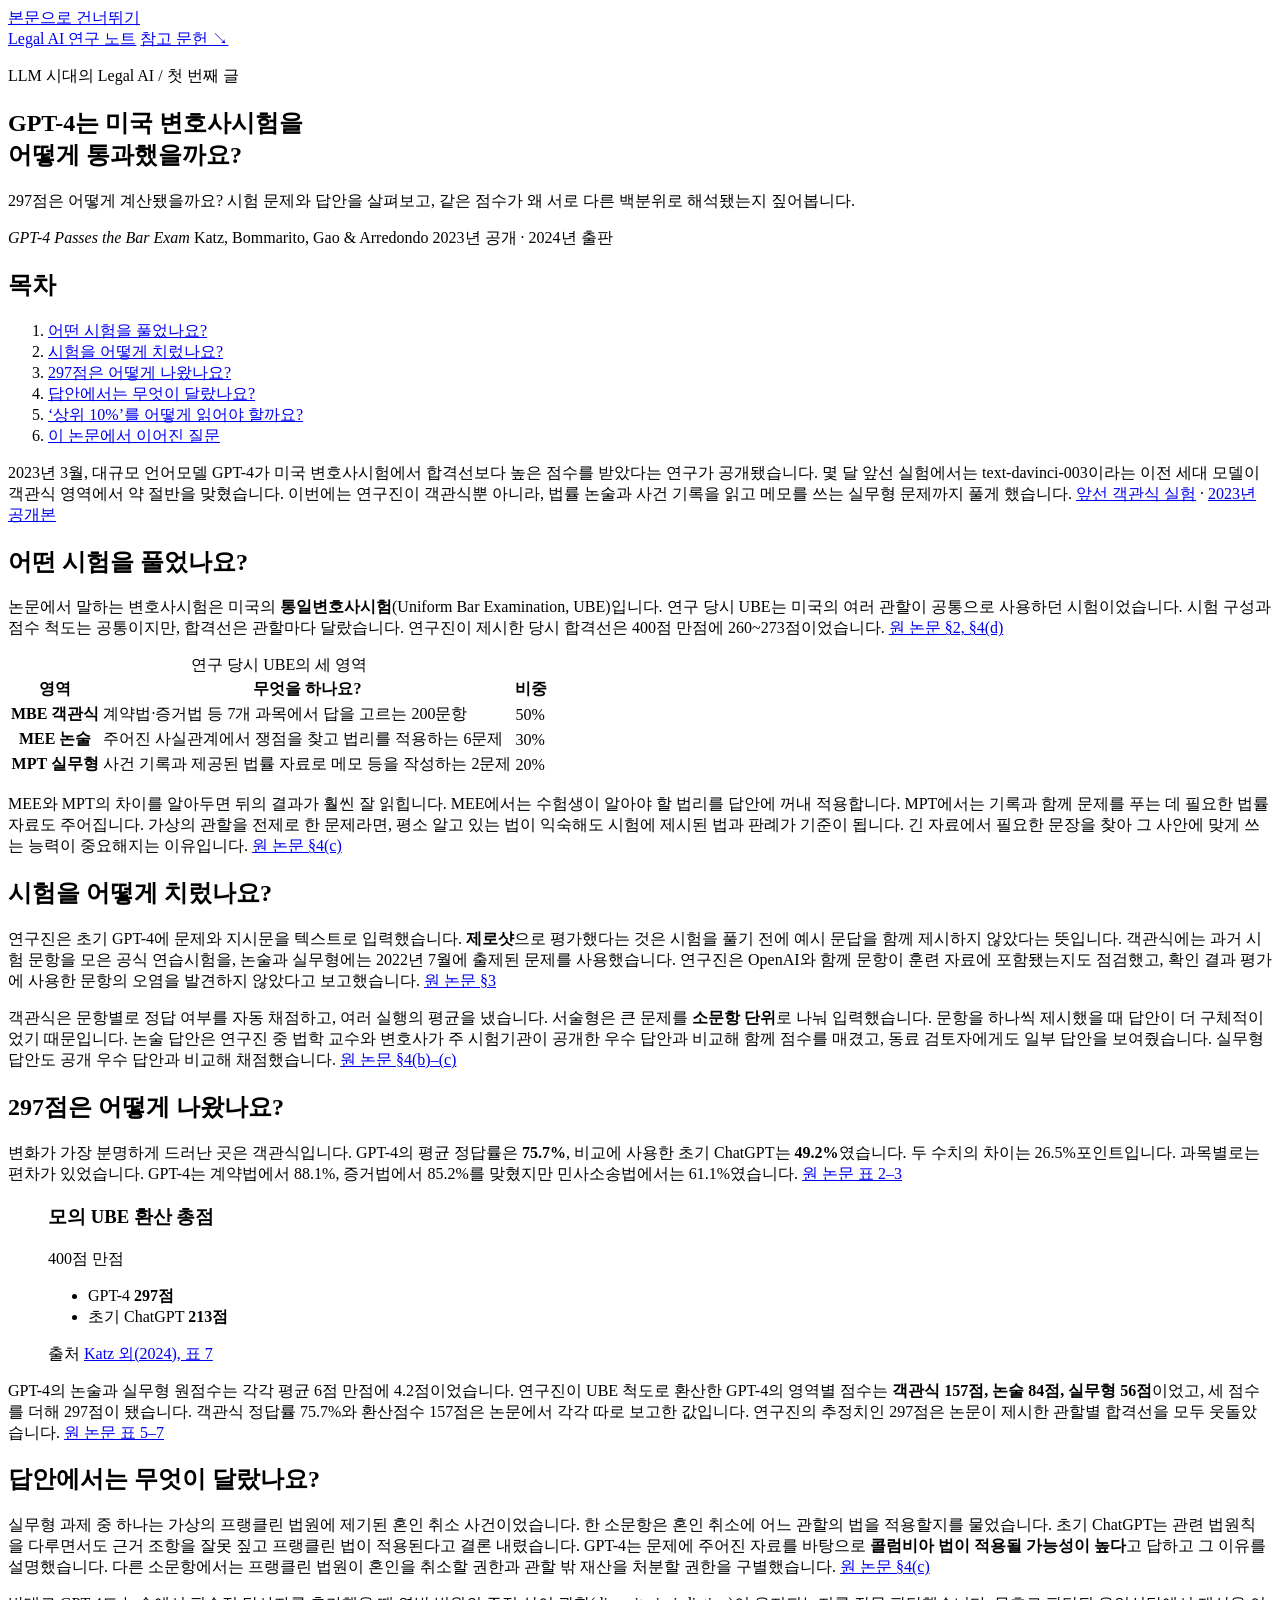
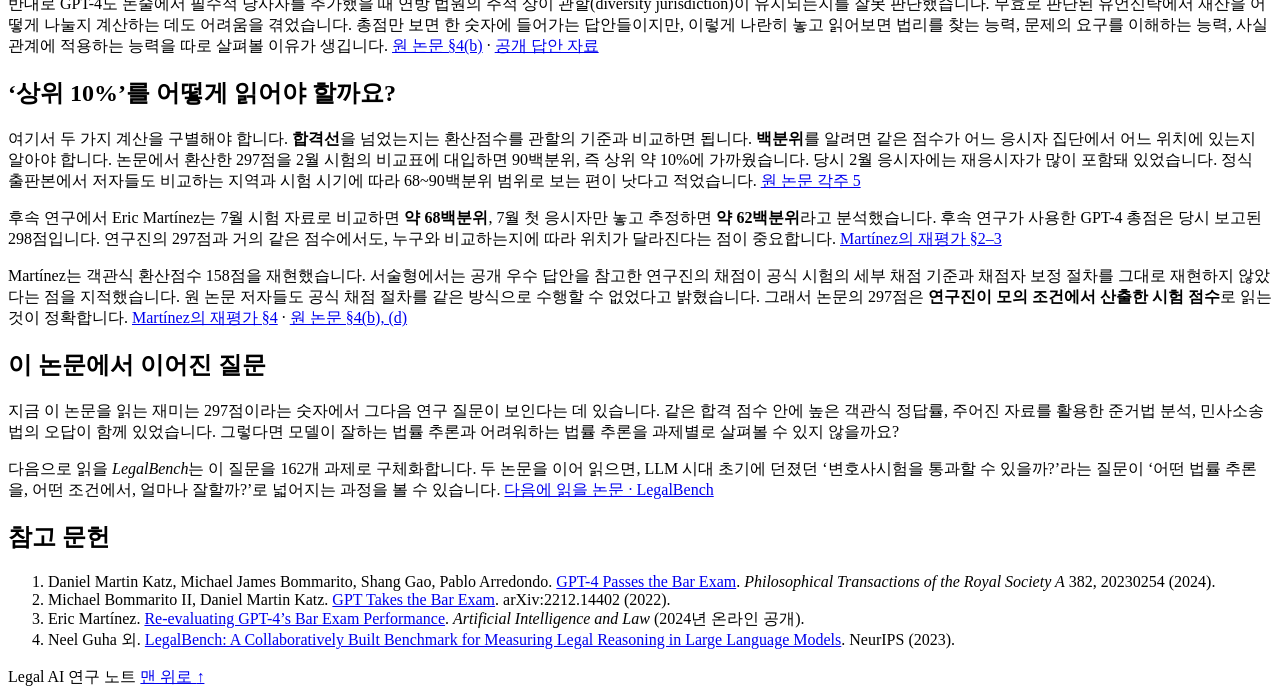
==== index.html @ 79242c8e "Add the first Legal AI research note" ====
<!doctype html>
<html lang="ko">
  <head>
    <meta charset="utf-8">
    <meta name="viewport" content="width=device-width, initial-scale=1">
    <meta name="description" content="GPT-4가 미국 통일변호사시험에서 받은 297점은 어떻게 계산됐을까요? 시험 구성, 답안 사례, 상위 10% 주장에 대한 재평가를 함께 읽습니다.">
    <meta name="theme-color" content="#f8f6f1">
    <title>GPT-4는 미국 변호사시험을 어떻게 통과했을까요? | Legal AI 연구 노트</title>
    <link rel="stylesheet" href="./styles.css">
  </head>
  <body id="top">
    <a class="skip-link" href="#article">본문으로 건너뛰기</a>
    <header class="site-header">
      <div class="shell header-inner">
        <a class="site-name" href="./" aria-label="Legal AI 연구 노트 홈">Legal AI <span>연구 노트</span></a>
        <a class="header-link" href="#references">참고 문헌 <span aria-hidden="true">↘</span></a>
      </div>
    </header>

    <main>
      <article id="article" aria-labelledby="article-title" tabindex="-1">
        <header class="article-header shell">
          <p class="series">LLM 시대의 Legal AI <span aria-hidden="true">/</span> 첫 번째 글</p>
          <h1 id="article-title">GPT-4는 미국 변호사시험을<br class="desktop-break"> 어떻게 통과했을까요?</h1>
          <p class="dek">297점은 어떻게 계산됐을까요? 시험 문제와 답안을 살펴보고, 같은 점수가 왜 서로 다른 백분위로 해석됐는지 짚어봅니다.</p>
          <div class="paper-meta">
            <cite lang="en">GPT-4 Passes the Bar Exam</cite>
            <span>Katz, Bommarito, Gao &amp; Arredondo</span>
            <span>2023년 공개 · 2024년 출판</span>
          </div>
        </header>

        <div class="shell article-layout">
          <nav class="toc" aria-labelledby="toc-title">
            <h2 id="toc-title">목차</h2>
            <ol>
              <li><a href="#exam">어떤 시험을 풀었나요?</a></li>
              <li><a href="#method">시험을 어떻게 치렀나요?</a></li>
              <li><a href="#results">297점은 어떻게 나왔나요?</a></li>
              <li><a href="#example">답안에서는 무엇이 달랐나요?</a></li>
              <li><a href="#percentile">‘상위 10%’를 어떻게 읽어야 할까요?</a></li>
              <li><a href="#legacy">이 논문에서 이어진 질문</a></li>
            </ol>
          </nav>

          <div class="article-body">
            <p class="opening">2023년 3월, 대규모 언어모델 GPT-4가 미국 변호사시험에서 합격선보다 높은 점수를 받았다는 연구가 공개됐습니다. 몇 달 앞선 실험에서는 <span lang="en">text-davinci-003</span>이라는 이전 세대 모델이 객관식 영역에서 약 절반을 맞혔습니다. 이번에는 연구진이 객관식뿐 아니라, 법률 논술과 사건 기록을 읽고 메모를 쓰는 실무형 문제까지 풀게 했습니다. <a class="source" href="https://arxiv.org/abs/2212.14402">앞선 객관식 실험</a> · <a class="source" href="https://papers.ssrn.com/sol3/papers.cfm?abstract_id=4389233">2023년 공개본</a></p>

            <section id="exam">
              <h2>어떤 시험을 풀었나요?</h2>
              <p>논문에서 말하는 변호사시험은 미국의 <strong>통일변호사시험</strong>(Uniform Bar Examination, UBE)입니다. 연구 당시 UBE는 미국의 여러 관할이 공통으로 사용하던 시험이었습니다. 시험 구성과 점수 척도는 공통이지만, 합격선은 관할마다 달랐습니다. 연구진이 제시한 당시 합격선은 400점 만점에 260~273점이었습니다. <a class="source" href="https://pmc.ncbi.nlm.nih.gov/articles/PMC10894685/#sec2">원 논문 §2, §4(d)</a></p>

              <table class="exam-table">
                <caption>연구 당시 UBE의 세 영역</caption>
                <thead>
                  <tr><th scope="col">영역</th><th scope="col">무엇을 하나요?</th><th scope="col">비중</th></tr>
                </thead>
                <tbody>
                  <tr><th scope="row">MBE <span>객관식</span></th><td>계약법·증거법 등 7개 과목에서 답을 고르는 200문항</td><td>50%</td></tr>
                  <tr><th scope="row">MEE <span>논술</span></th><td>주어진 사실관계에서 쟁점을 찾고 법리를 적용하는 6문제</td><td>30%</td></tr>
                  <tr><th scope="row">MPT <span>실무형</span></th><td>사건 기록과 제공된 법률 자료로 메모 등을 작성하는 2문제</td><td>20%</td></tr>
                </tbody>
              </table>

              <p>MEE와 MPT의 차이를 알아두면 뒤의 결과가 훨씬 잘 읽힙니다. MEE에서는 수험생이 알아야 할 법리를 답안에 꺼내 적용합니다. MPT에서는 기록과 함께 문제를 푸는 데 필요한 법률 자료도 주어집니다. 가상의 관할을 전제로 한 문제라면, 평소 알고 있는 법이 익숙해도 시험에 제시된 법과 판례가 기준이 됩니다. 긴 자료에서 필요한 문장을 찾아 그 사안에 맞게 쓰는 능력이 중요해지는 이유입니다. <a class="source" href="https://pmc.ncbi.nlm.nih.gov/articles/PMC10894685/#sec4">원 논문 §4(c)</a></p>
            </section>

            <section id="method">
              <h2>시험을 어떻게 치렀나요?</h2>
              <p>연구진은 초기 GPT-4에 문제와 지시문을 텍스트로 입력했습니다. <strong>제로샷</strong>으로 평가했다는 것은 시험을 풀기 전에 예시 문답을 함께 제시하지 않았다는 뜻입니다. 객관식에는 과거 시험 문항을 모은 공식 연습시험을, 논술과 실무형에는 2022년 7월에 출제된 문제를 사용했습니다. 연구진은 OpenAI와 함께 문항이 훈련 자료에 포함됐는지도 점검했고, 확인 결과 평가에 사용한 문항의 오염을 발견하지 않았다고 보고했습니다. <a class="source" href="https://pmc.ncbi.nlm.nih.gov/articles/PMC10894685/#sec3">원 논문 §3</a></p>
              <p>객관식은 문항별로 정답 여부를 자동 채점하고, 여러 실행의 평균을 냈습니다. 서술형은 큰 문제를 <strong>소문항 단위</strong>로 나눠 입력했습니다. 문항을 하나씩 제시했을 때 답안이 더 구체적이었기 때문입니다. 논술 답안은 연구진 중 법학 교수와 변호사가 주 시험기관이 공개한 우수 답안과 비교해 함께 점수를 매겼고, 동료 검토자에게도 일부 답안을 보여줬습니다. 실무형 답안도 공개 우수 답안과 비교해 채점했습니다. <a class="source" href="https://pmc.ncbi.nlm.nih.gov/articles/PMC10894685/#sec4">원 논문 §4(b)–(c)</a></p>
            </section>

            <section id="results">
              <h2>297점은 어떻게 나왔나요?</h2>
              <p>변화가 가장 분명하게 드러난 곳은 객관식입니다. GPT-4의 평균 정답률은 <strong>75.7%</strong>, 비교에 사용한 초기 ChatGPT는 <strong>49.2%</strong>였습니다. 두 수치의 차이는 26.5%포인트입니다. 과목별로는 편차가 있었습니다. GPT-4는 계약법에서 88.1%, 증거법에서 85.2%를 맞혔지만 민사소송법에서는 61.1%였습니다. <a class="source" href="https://pmc.ncbi.nlm.nih.gov/articles/PMC10894685/#tbl2">원 논문 표 2–3</a></p>

              <figure class="score-figure">
                <div class="score-heading">
                  <h3>모의 UBE 환산 총점</h3>
                  <span>400점 만점</span>
                </div>
                <ul class="score-bars" role="list">
                  <li class="score-row">
                    <span>GPT-4</span>
                    <span class="bar-track" aria-hidden="true"><span class="bar-fill gpt-4"></span></span>
                    <strong>297<span class="unit">점</span></strong>
                  </li>
                  <li class="score-row">
                    <span>초기 ChatGPT</span>
                    <span class="bar-track" aria-hidden="true"><span class="bar-fill early-chatgpt"></span></span>
                    <strong>213<span class="unit">점</span></strong>
                  </li>
                </ul>
                <figcaption>출처 <a href="https://pmc.ncbi.nlm.nih.gov/articles/PMC10894685/#tbl7">Katz 외(2024), 표 7</a></figcaption>
              </figure>

              <p>GPT-4의 논술과 실무형 원점수는 각각 평균 6점 만점에 4.2점이었습니다. 연구진이 UBE 척도로 환산한 GPT-4의 영역별 점수는 <strong>객관식 157점, 논술 84점, 실무형 56점</strong>이었고, 세 점수를 더해 297점이 됐습니다. 객관식 정답률 75.7%와 환산점수 157점은 논문에서 각각 따로 보고한 값입니다. 연구진의 추정치인 297점은 논문이 제시한 관할별 합격선을 모두 웃돌았습니다. <a class="source" href="https://pmc.ncbi.nlm.nih.gov/articles/PMC10894685/#tbl7">원 논문 표 5–7</a></p>
            </section>

            <section id="example">
              <h2>답안에서는 무엇이 달랐나요?</h2>
              <p>실무형 과제 중 하나는 가상의 프랭클린 법원에 제기된 혼인 취소 사건이었습니다. 한 소문항은 혼인 취소에 어느 관할의 법을 적용할지를 물었습니다. 초기 ChatGPT는 관련 법원칙을 다루면서도 근거 조항을 잘못 짚고 프랭클린 법이 적용된다고 결론 내렸습니다. GPT-4는 문제에 주어진 자료를 바탕으로 <strong>콜럼비아 법이 적용될 가능성이 높다</strong>고 답하고 그 이유를 설명했습니다. 다른 소문항에서는 프랭클린 법원이 혼인을 취소할 권한과 관할 밖 재산을 처분할 권한을 구별했습니다. <a class="source" href="https://pmc.ncbi.nlm.nih.gov/articles/PMC10894685/#sec4">원 논문 §4(c)</a></p>
              <p>반대로 GPT-4도 논술에서 필수적 당사자를 추가했을 때 연방 법원의 주적 상이 관할(diversity jurisdiction)이 유지되는지를 잘못 판단했습니다. 무효로 판단된 유언신탁에서 재산을 어떻게 나눌지 계산하는 데도 어려움을 겪었습니다. 총점만 보면 한 숫자에 들어가는 답안들이지만, 이렇게 나란히 놓고 읽어보면 법리를 찾는 능력, 문제의 요구를 이해하는 능력, 사실관계에 적용하는 능력을 따로 살펴볼 이유가 생깁니다. <a class="source" href="https://pmc.ncbi.nlm.nih.gov/articles/PMC10894685/#sec4">원 논문 §4(b)</a> · <a class="source" href="https://github.com/mjbommar/gpt4-passes-the-bar">공개 답안 자료</a></p>
            </section>

            <section id="percentile">
              <h2>‘상위 10%’를 어떻게 읽어야 할까요?</h2>
              <p>여기서 두 가지 계산을 구별해야 합니다. <strong>합격선</strong>을 넘었는지는 환산점수를 관할의 기준과 비교하면 됩니다. <strong>백분위</strong>를 알려면 같은 점수가 어느 응시자 집단에서 어느 위치에 있는지 알아야 합니다. 논문에서 환산한 297점을 2월 시험의 비교표에 대입하면 90백분위, 즉 상위 약 10%에 가까웠습니다. 당시 2월 응시자에는 재응시자가 많이 포함돼 있었습니다. 정식 출판본에서 저자들도 비교하는 지역과 시험 시기에 따라 68~90백분위 범위로 보는 편이 낫다고 적었습니다. <a class="source" href="https://pmc.ncbi.nlm.nih.gov/articles/PMC10894685/#fn5">원 논문 각주 5</a></p>
              <p>후속 연구에서 Eric Martínez는 7월 시험 자료로 비교하면 <strong>약 68백분위</strong>, 7월 첫 응시자만 놓고 추정하면 <strong>약 62백분위</strong>라고 분석했습니다. 후속 연구가 사용한 GPT-4 총점은 당시 보고된 298점입니다. 연구진의 297점과 거의 같은 점수에서도, 누구와 비교하는지에 따라 위치가 달라진다는 점이 중요합니다. <a class="source" href="https://link.springer.com/article/10.1007/s10506-024-09396-9">Martínez의 재평가 §2–3</a></p>
              <p>Martínez는 객관식 환산점수 158점을 재현했습니다. 서술형에서는 공개 우수 답안을 참고한 연구진의 채점이 공식 시험의 세부 채점 기준과 채점자 보정 절차를 그대로 재현하지 않았다는 점을 지적했습니다. 원 논문 저자들도 공식 채점 절차를 같은 방식으로 수행할 수 없었다고 밝혔습니다. 그래서 논문의 297점은 <strong>연구진이 모의 조건에서 산출한 시험 점수</strong>로 읽는 것이 정확합니다. <a class="source" href="https://link.springer.com/article/10.1007/s10506-024-09396-9">Martínez의 재평가 §4</a> · <a class="source" href="https://pmc.ncbi.nlm.nih.gov/articles/PMC10894685/#sec4">원 논문 §4(b), (d)</a></p>
            </section>

            <section id="legacy">
              <h2>이 논문에서 이어진 질문</h2>
              <p>지금 이 논문을 읽는 재미는 297점이라는 숫자에서 그다음 연구 질문이 보인다는 데 있습니다. 같은 합격 점수 안에 높은 객관식 정답률, 주어진 자료를 활용한 준거법 분석, 민사소송법의 오답이 함께 있었습니다. 그렇다면 모델이 잘하는 법률 추론과 어려워하는 법률 추론을 과제별로 살펴볼 수 있지 않을까요?</p>
              <p>다음으로 읽을 <cite lang="en">LegalBench</cite>는 이 질문을 162개 과제로 구체화합니다. 두 논문을 이어 읽으면, LLM 시대 초기에 던졌던 ‘변호사시험을 통과할 수 있을까?’라는 질문이 ‘어떤 법률 추론을, 어떤 조건에서, 얼마나 잘할까?’로 넓어지는 과정을 볼 수 있습니다. <a class="source" href="https://arxiv.org/abs/2308.11462">다음에 읽을 논문 · LegalBench</a></p>
            </section>

            <section class="references" id="references">
              <h2>참고 문헌</h2>
              <ol>
                <li>Daniel Martin Katz, Michael James Bommarito, Shang Gao, Pablo Arredondo. <a href="https://doi.org/10.1098/rsta.2023.0254" lang="en">GPT-4 Passes the Bar Exam</a>. <cite lang="en">Philosophical Transactions of the Royal Society A</cite> 382, 20230254 (2024).</li>
                <li>Michael Bommarito II, Daniel Martin Katz. <a href="https://arxiv.org/abs/2212.14402" lang="en">GPT Takes the Bar Exam</a>. arXiv:2212.14402 (2022).</li>
                <li>Eric Martínez. <a href="https://doi.org/10.1007/s10506-024-09396-9" lang="en">Re-evaluating GPT-4’s Bar Exam Performance</a>. <cite lang="en">Artificial Intelligence and Law</cite> (2024년 온라인 공개).</li>
                <li>Neel Guha 외. <a href="https://arxiv.org/abs/2308.11462" lang="en">LegalBench: A Collaboratively Built Benchmark for Measuring Legal Reasoning in Large Language Models</a>. NeurIPS (2023).</li>
              </ol>
            </section>
          </div>
        </div>
      </article>
    </main>

    <footer class="site-footer shell">
      <span>Legal AI 연구 노트</span>
      <a href="#top">맨 위로 <span aria-hidden="true">↑</span></a>
    </footer>
  </body>
</html>
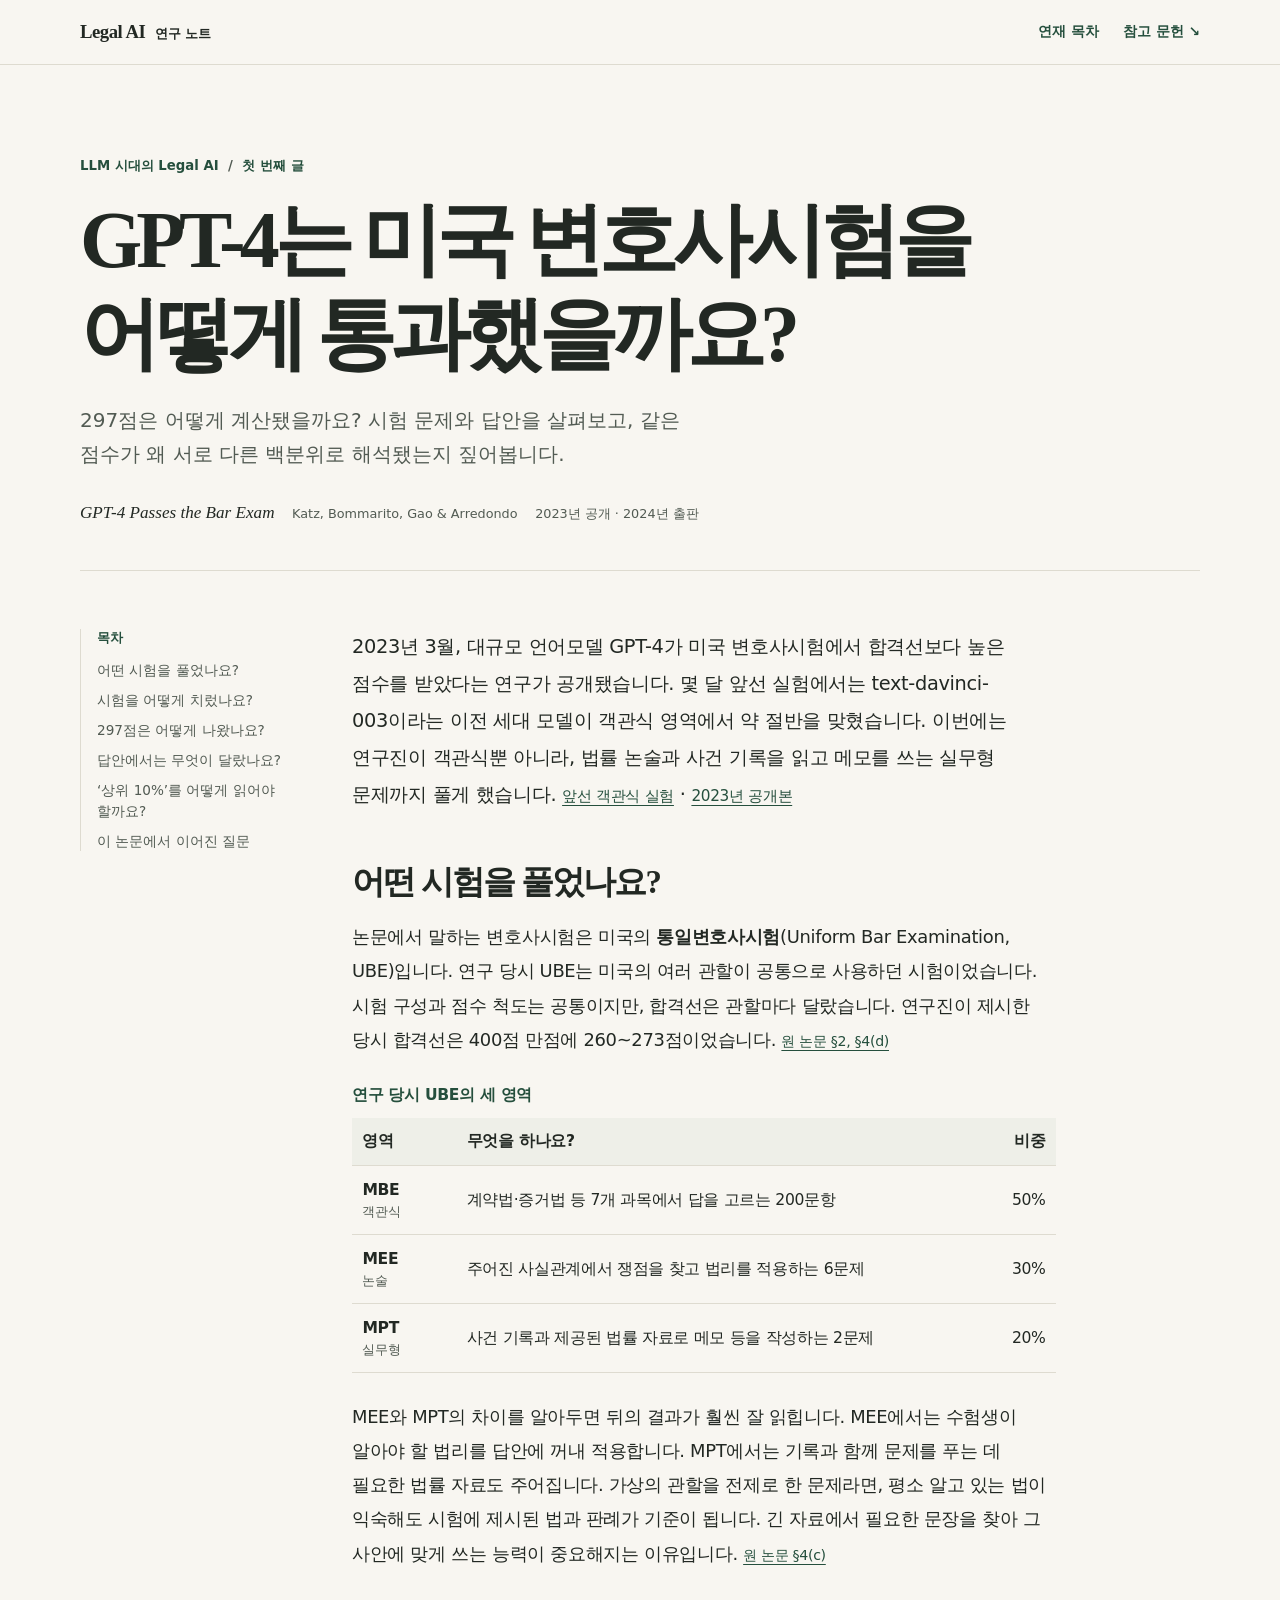
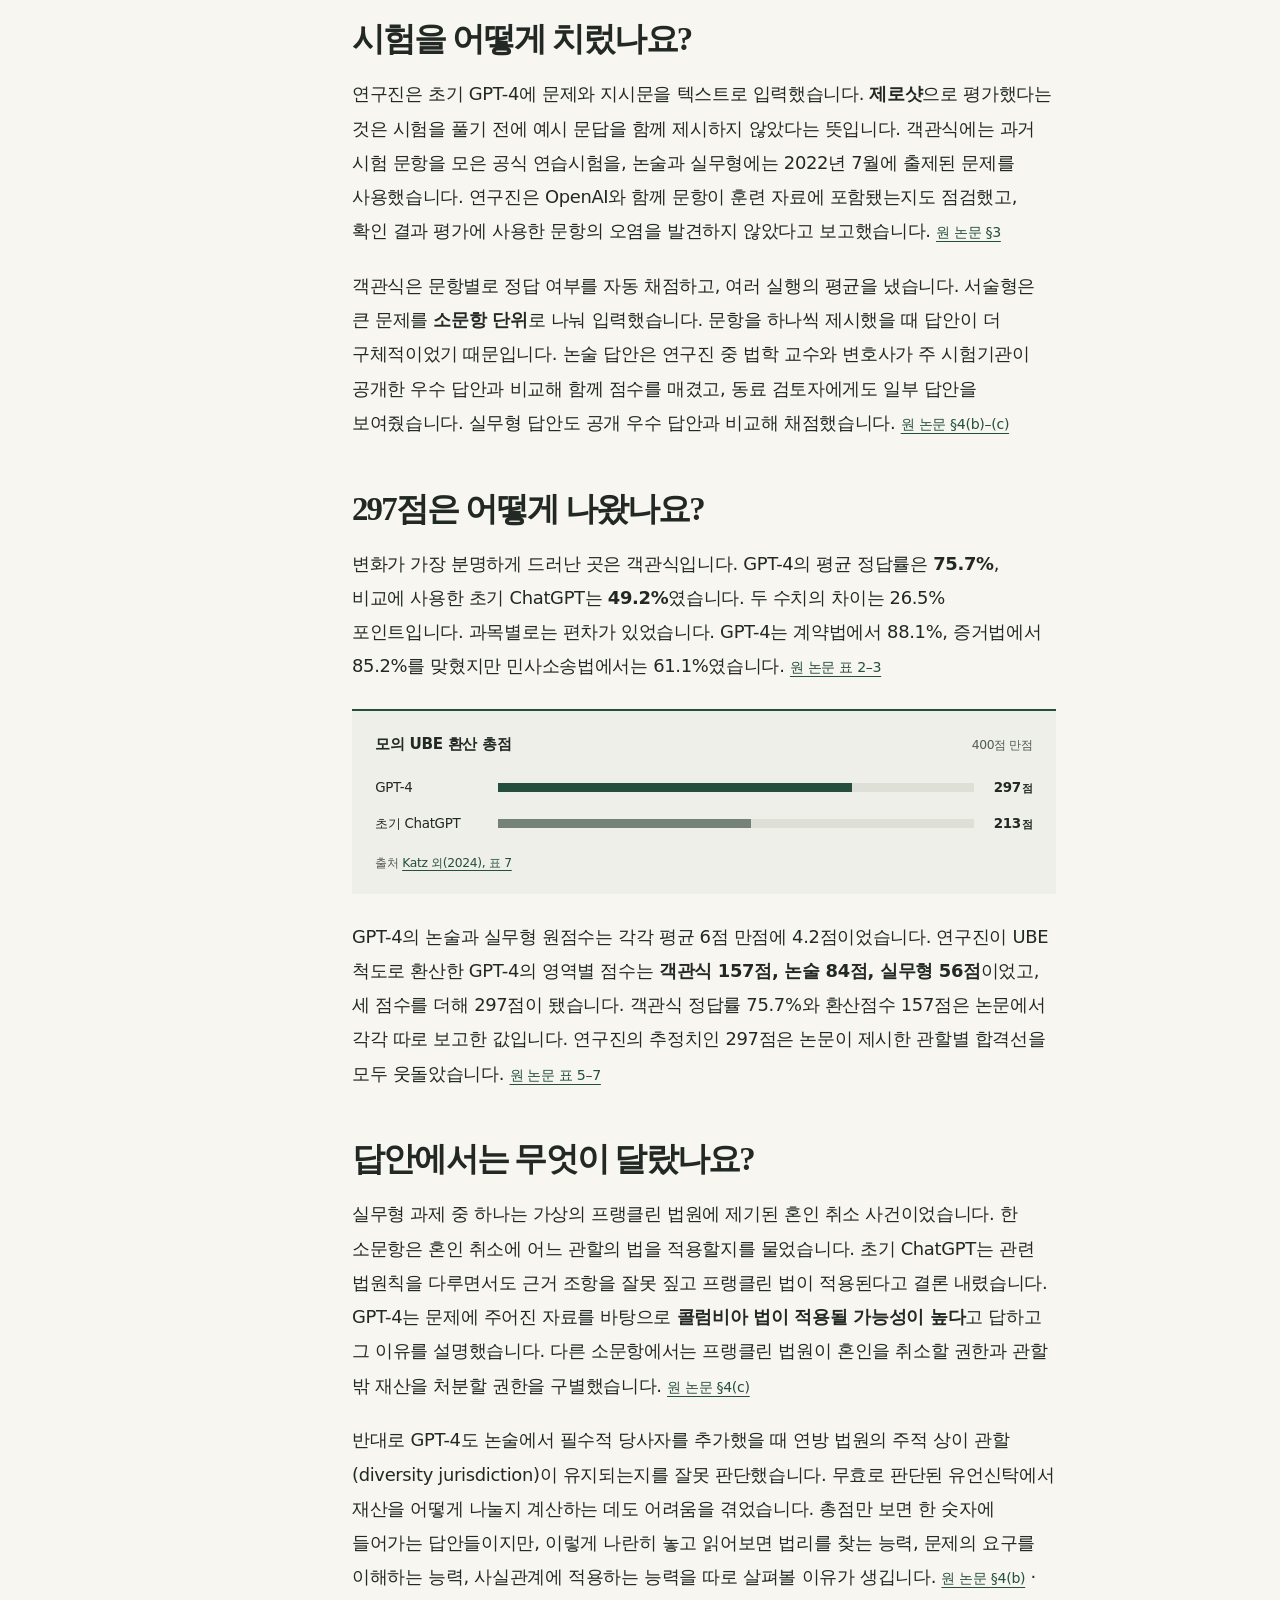
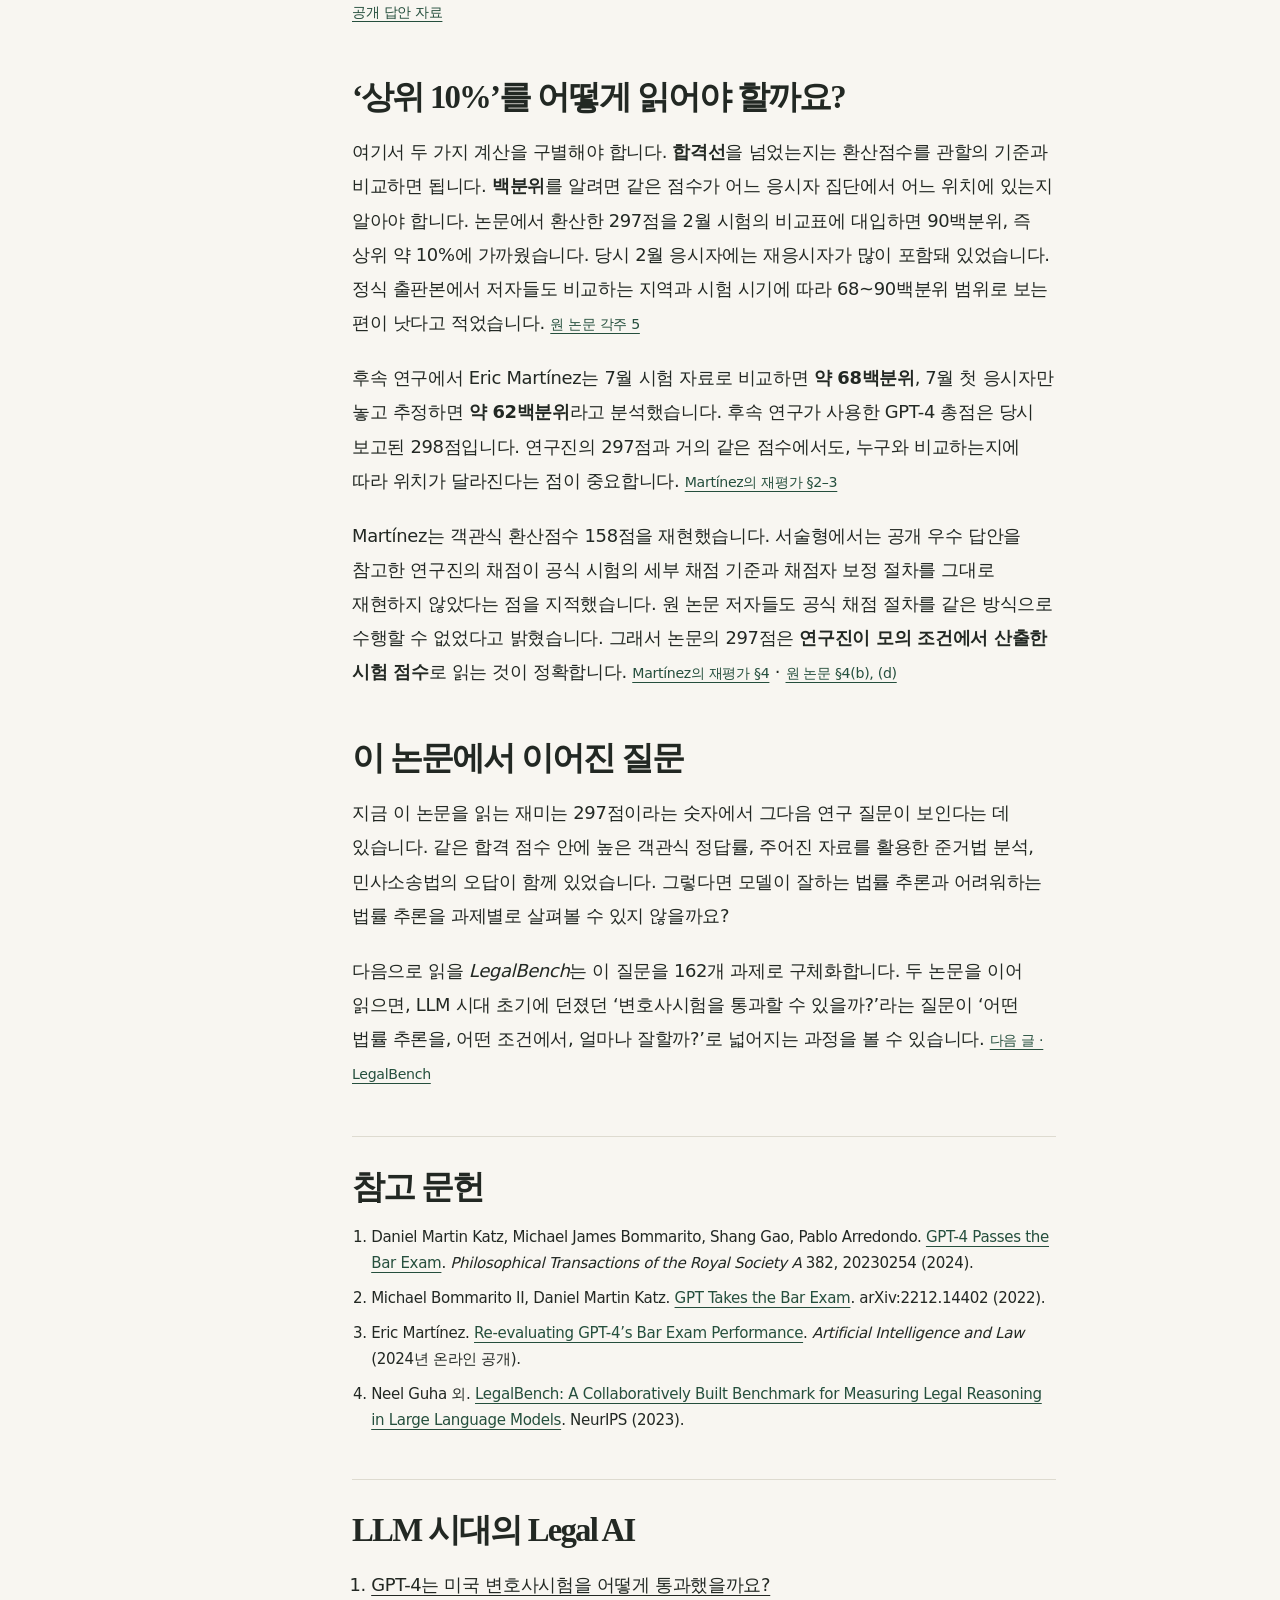
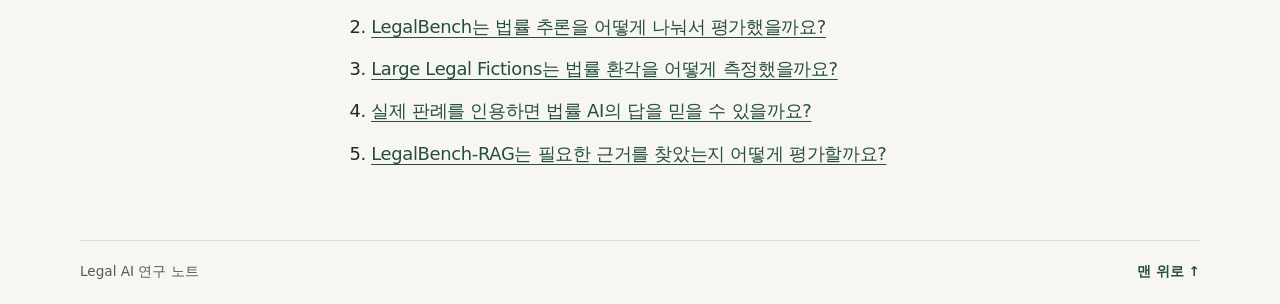
==== commit f05070d0: "Publish four Legal AI paper explainers" ====
--- a/index.html
+++ b/index.html
@@ -13,7 +13,10 @@
     <header class="site-header">
       <div class="shell header-inner">
         <a class="site-name" href="./" aria-label="Legal AI 연구 노트 홈">Legal AI <span>연구 노트</span></a>
-        <a class="header-link" href="#references">참고 문헌 <span aria-hidden="true">↘</span></a>
+        <nav class="header-nav" aria-label="사이트 메뉴">
+          <a class="header-link" href="#series">연재 목차</a>
+          <a class="header-link" href="#references">참고 문헌 <span aria-hidden="true">↘</span></a>
+        </nav>
       </div>
     </header>
 
@@ -114,7 +117,7 @@
             <section id="legacy">
               <h2>이 논문에서 이어진 질문</h2>
               <p>지금 이 논문을 읽는 재미는 297점이라는 숫자에서 그다음 연구 질문이 보인다는 데 있습니다. 같은 합격 점수 안에 높은 객관식 정답률, 주어진 자료를 활용한 준거법 분석, 민사소송법의 오답이 함께 있었습니다. 그렇다면 모델이 잘하는 법률 추론과 어려워하는 법률 추론을 과제별로 살펴볼 수 있지 않을까요?</p>
-              <p>다음으로 읽을 <cite lang="en">LegalBench</cite>는 이 질문을 162개 과제로 구체화합니다. 두 논문을 이어 읽으면, LLM 시대 초기에 던졌던 ‘변호사시험을 통과할 수 있을까?’라는 질문이 ‘어떤 법률 추론을, 어떤 조건에서, 얼마나 잘할까?’로 넓어지는 과정을 볼 수 있습니다. <a class="source" href="https://arxiv.org/abs/2308.11462">다음에 읽을 논문 · LegalBench</a></p>
+              <p>다음으로 읽을 <cite lang="en">LegalBench</cite>는 이 질문을 162개 과제로 구체화합니다. 두 논문을 이어 읽으면, LLM 시대 초기에 던졌던 ‘변호사시험을 통과할 수 있을까?’라는 질문이 ‘어떤 법률 추론을, 어떤 조건에서, 얼마나 잘할까?’로 넓어지는 과정을 볼 수 있습니다. <a class="source" href="./legalbench/">다음 글 · LegalBench</a></p>
             </section>
 
             <section class="references" id="references">
@@ -124,6 +127,17 @@
                 <li>Michael Bommarito II, Daniel Martin Katz. <a href="https://arxiv.org/abs/2212.14402" lang="en">GPT Takes the Bar Exam</a>. arXiv:2212.14402 (2022).</li>
                 <li>Eric Martínez. <a href="https://doi.org/10.1007/s10506-024-09396-9" lang="en">Re-evaluating GPT-4’s Bar Exam Performance</a>. <cite lang="en">Artificial Intelligence and Law</cite> (2024년 온라인 공개).</li>
                 <li>Neel Guha 외. <a href="https://arxiv.org/abs/2308.11462" lang="en">LegalBench: A Collaboratively Built Benchmark for Measuring Legal Reasoning in Large Language Models</a>. NeurIPS (2023).</li>
+              </ol>
+            </section>
+
+            <section class="series-index" id="series">
+              <h2>LLM 시대의 Legal AI</h2>
+              <ol>
+                <li><a href="#article" aria-current="page">GPT-4는 미국 변호사시험을 어떻게 통과했을까요?</a></li>
+                <li><a href="./legalbench/">LegalBench는 법률 추론을 어떻게 나눠서 평가했을까요?</a></li>
+                <li><a href="./large-legal-fictions/">Large Legal Fictions는 법률 환각을 어떻게 측정했을까요?</a></li>
+                <li><a href="./hallucination-free/">실제 판례를 인용하면 법률 AI의 답을 믿을 수 있을까요?</a></li>
+                <li><a href="./legalbench-rag/">LegalBench-RAG는 필요한 근거를 찾았는지 어떻게 평가할까요?</a></li>
               </ol>
             </section>
           </div>
--- a/styles.css
+++ b/styles.css
@@ -0,0 +1,299 @@
+:root {
+  color-scheme: light;
+  --paper: #f8f6f1;
+  --ink: #222823;
+  --muted: #525b53;
+  --line: #dedbd0;
+  --green: #254f3d;
+  --wash: #eeefe8;
+  font-family: "Pretendard", "Apple SD Gothic Neo", "Noto Sans KR", "Malgun Gothic", system-ui, sans-serif;
+  background: var(--paper);
+  color: var(--ink);
+}
+
+*, *::before, *::after { box-sizing: border-box; }
+
+body { margin: 0; }
+
+a {
+  color: var(--green);
+  text-decoration-thickness: 1px;
+  text-underline-offset: .25em;
+}
+
+a:hover { text-decoration-thickness: 2px; }
+
+a:focus-visible {
+  outline: 2px solid var(--green);
+  outline-offset: 4px;
+}
+
+.shell {
+  width: min(100% - 3.5rem, 70rem);
+  margin-inline: auto;
+}
+
+.skip-link {
+  position: absolute;
+  top: .5rem;
+  left: .5rem;
+  z-index: 1;
+  transform: translateY(-150%);
+  padding: .7rem 1rem;
+  background: var(--paper);
+}
+
+.skip-link:focus { transform: none; }
+
+.site-header { border-bottom: 1px solid var(--line); }
+
+.header-inner, .site-footer {
+  display: flex;
+  align-items: center;
+  justify-content: space-between;
+  gap: 1rem;
+  min-height: 4rem;
+}
+
+.site-name {
+  color: var(--ink);
+  font: 700 1.17rem/1 Georgia, serif;
+  letter-spacing: -.025em;
+  text-decoration: none;
+}
+
+.site-name span {
+  margin-inline-start: .36rem;
+  font: 650 .84rem/1 system-ui, sans-serif;
+  letter-spacing: -.025em;
+}
+
+.header-link, .site-footer a {
+  font-size: .85rem;
+  font-weight: 650;
+  text-decoration: none;
+}
+
+.header-link:hover, .site-footer a:hover { text-decoration: underline; }
+
+.header-nav {
+  display: flex;
+  justify-content: flex-end;
+  flex-wrap: wrap;
+  gap: .35rem clamp(.75rem, 2vw, 1.5rem);
+}
+
+.article-header {
+  padding-block: clamp(3rem, 7.2vw, 6.3rem) clamp(1.75rem, 4vw, 2.9rem);
+  border-bottom: 1px solid var(--line);
+}
+
+.series {
+  margin: 0 0 1.2rem;
+  color: var(--green);
+  font-size: .83rem;
+  font-weight: 730;
+}
+
+.series span { margin-inline: .3rem; color: var(--muted); }
+
+h1, .article-body h2 {
+  font-family: "Nanum Myeongjo", "Noto Serif CJK KR", "AppleMyungjo", Georgia, "Batang", serif;
+  word-break: keep-all;
+  overflow-wrap: break-word;
+}
+
+h1 {
+  max-width: 59rem;
+  margin: 0;
+  font-size: clamp(2.55rem, 6.25vw, 5.2rem);
+  line-height: 1.17;
+  letter-spacing: -.075em;
+}
+
+.dek {
+  max-width: 38rem;
+  margin: 1.35rem 0 1.85rem;
+  color: var(--muted);
+  font-size: clamp(1rem, 2vw, 1.25rem);
+  line-height: 1.7;
+  word-break: keep-all;
+  overflow-wrap: break-word;
+}
+
+.paper-meta {
+  display: flex;
+  align-items: baseline;
+  flex-wrap: wrap;
+  gap: .5rem 1.1rem;
+  color: var(--muted);
+  font-size: .8rem;
+  line-height: 1.5;
+}
+
+.paper-meta cite { color: var(--ink); font: italic 1.07rem/1.35 Georgia, serif; }
+
+.article-layout {
+  display: grid;
+  grid-template-columns: 13rem minmax(0, 44rem);
+  gap: clamp(2rem, 5vw, 5rem);
+  padding-block: clamp(2rem, 4.5vw, 3.75rem) 4.3rem;
+}
+
+.toc {
+  position: sticky;
+  top: 2rem;
+  align-self: start;
+  padding-inline-start: 1rem;
+  border-inline-start: 1px solid var(--line);
+}
+
+.toc h2 {
+  margin: 0 0 .85rem;
+  color: var(--green);
+  font-size: .82rem;
+  font-weight: 750;
+}
+
+.toc ol { margin: 0; padding: 0; list-style: none; }
+.toc li + li { margin-top: .6rem; }
+
+.toc a {
+  color: var(--muted);
+  font-size: .85rem;
+  line-height: 1.5;
+  text-decoration: none;
+}
+
+.toc a:hover { color: var(--green); text-decoration: underline; }
+
+.article-body {
+  min-width: 0;
+  font-size: clamp(1rem, 1.6vw, 1.12rem);
+  line-height: 1.91;
+  letter-spacing: -.018em;
+  word-break: keep-all;
+  overflow-wrap: break-word;
+}
+
+.article-body p { margin: 0 0 1.15em; }
+.opening { font-size: 1.08em; }
+
+.article-body section {
+  margin-top: 2.85rem;
+  scroll-margin-top: 1.5rem;
+}
+
+.article-body h2 {
+  margin: 0 0 .9rem;
+  font-size: clamp(1.53rem, 3.3vw, 2.05rem);
+  line-height: 1.42;
+  letter-spacing: -.055em;
+}
+
+.source { font-size: .79em; }
+
+.exam-table {
+  width: 100%;
+  margin: 1.65rem 0;
+  border-collapse: collapse;
+  text-align: left;
+  font-size: .87em;
+  line-height: 1.6;
+}
+
+.exam-table caption {
+  padding-bottom: .6rem;
+  color: var(--green);
+  font-weight: 720;
+  text-align: left;
+}
+
+.exam-table th, .exam-table td {
+  padding: .7rem .65rem;
+  border-bottom: 1px solid var(--line);
+}
+
+.exam-table thead { background: var(--wash); }
+.exam-table th:first-child { min-width: 5.25rem; }
+.exam-table :is(th, td):nth-child(3),
+.results-table :is(th, td):nth-child(2) { text-align: right; white-space: nowrap; }
+.exam-table th span { display: block; color: var(--muted); font-size: .83em; font-weight: 500; }
+
+.score-figure {
+  margin: 1.6rem 0;
+  padding: 1.15rem clamp(1rem, 3vw, 1.45rem);
+  background: var(--wash);
+  border-top: 2px solid var(--green);
+}
+
+.score-heading {
+  display: flex;
+  justify-content: space-between;
+  align-items: baseline;
+  gap: .85rem;
+  margin: 0 0 1rem;
+}
+
+.score-heading h3 { margin: 0; font-size: .95rem; }
+.score-heading > span, figcaption { color: var(--muted); font-size: .77rem; }
+
+.score-bars { margin: 0; padding: 0; list-style: none; }
+
+.score-row {
+  display: grid;
+  grid-template-columns: clamp(5.45rem, 15vw, 7rem) minmax(0, 1fr) 3rem;
+  align-items: center;
+  gap: .65rem;
+  font-size: .84rem;
+}
+
+.score-row + .score-row { margin-top: .65rem; }
+.score-row strong { text-align: right; font-variant-numeric: tabular-nums; }
+.unit { margin-left: .13em; font-size: .8em; }
+.bar-track { height: .6rem; background: #dedfd6; }
+.bar-fill { display: block; height: 100%; }
+.gpt-4 { width: 74.25%; background: var(--green); }
+.early-chatgpt { width: 53.25%; background: #758277; }
+figcaption { margin-top: 1rem; }
+
+.references { padding-top: 1.7rem; border-top: 1px solid var(--line); }
+.references ol { margin: 0; padding-inline-start: 1.2rem; font-size: .84em; line-height: 1.7; }
+.references li + li { margin-top: .6rem; }
+
+.series-index { padding-top: 1.7rem; border-top: 1px solid var(--line); }
+.series-index ol { margin: 0; padding-inline-start: 1.2rem; }
+.series-index li + li { margin-top: .5rem; }
+.series-index [aria-current="page"] { color: var(--ink); }
+
+.article-pager {
+  display: grid;
+  grid-template-columns: repeat(2, minmax(0, 1fr));
+  gap: 1rem;
+  margin-top: 2.5rem;
+  padding-block: 1.1rem;
+  border-block: 1px solid var(--line);
+  font-size: .91em;
+  line-height: 1.5;
+}
+
+.article-pager a { display: block; }
+.article-pager a + a { text-align: right; }
+.article-pager span { display: block; margin-bottom: .4rem; color: var(--muted); font-size: .8em; }
+.results-table td { font-variant-numeric: tabular-nums; }
+
+.site-footer {
+  border-top: 1px solid var(--line);
+  color: var(--muted);
+  font-size: .85rem;
+}
+
+@media (max-width: 46rem) {
+  .shell { width: calc(100% - 2.25rem); }
+  .desktop-break { display: none; }
+  .article-layout { display: block; }
+  .toc { position: static; margin-bottom: 2rem; }
+  .toc a { display: inline-block; padding-block: .15rem; }
+  .toc li + li { margin-top: .25rem; }
+  .paper-meta cite { flex-basis: 100%; }
+}
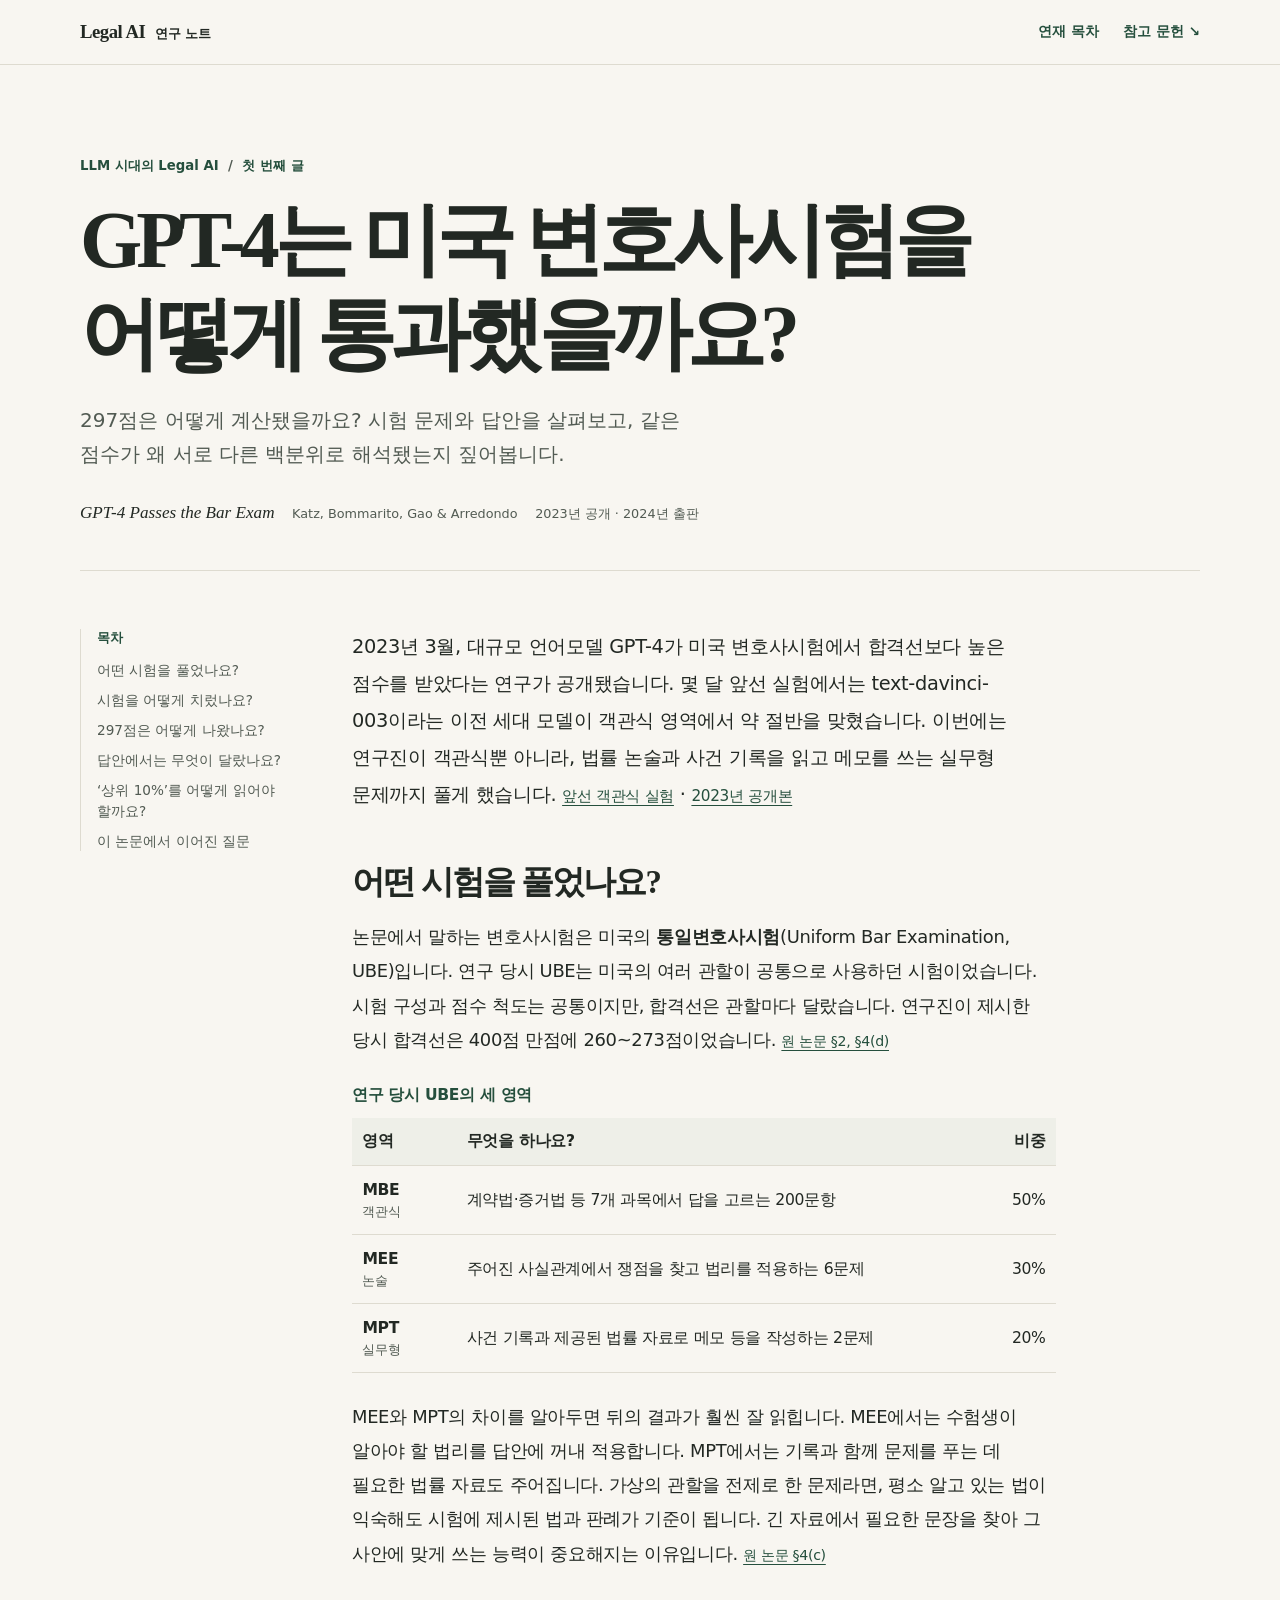
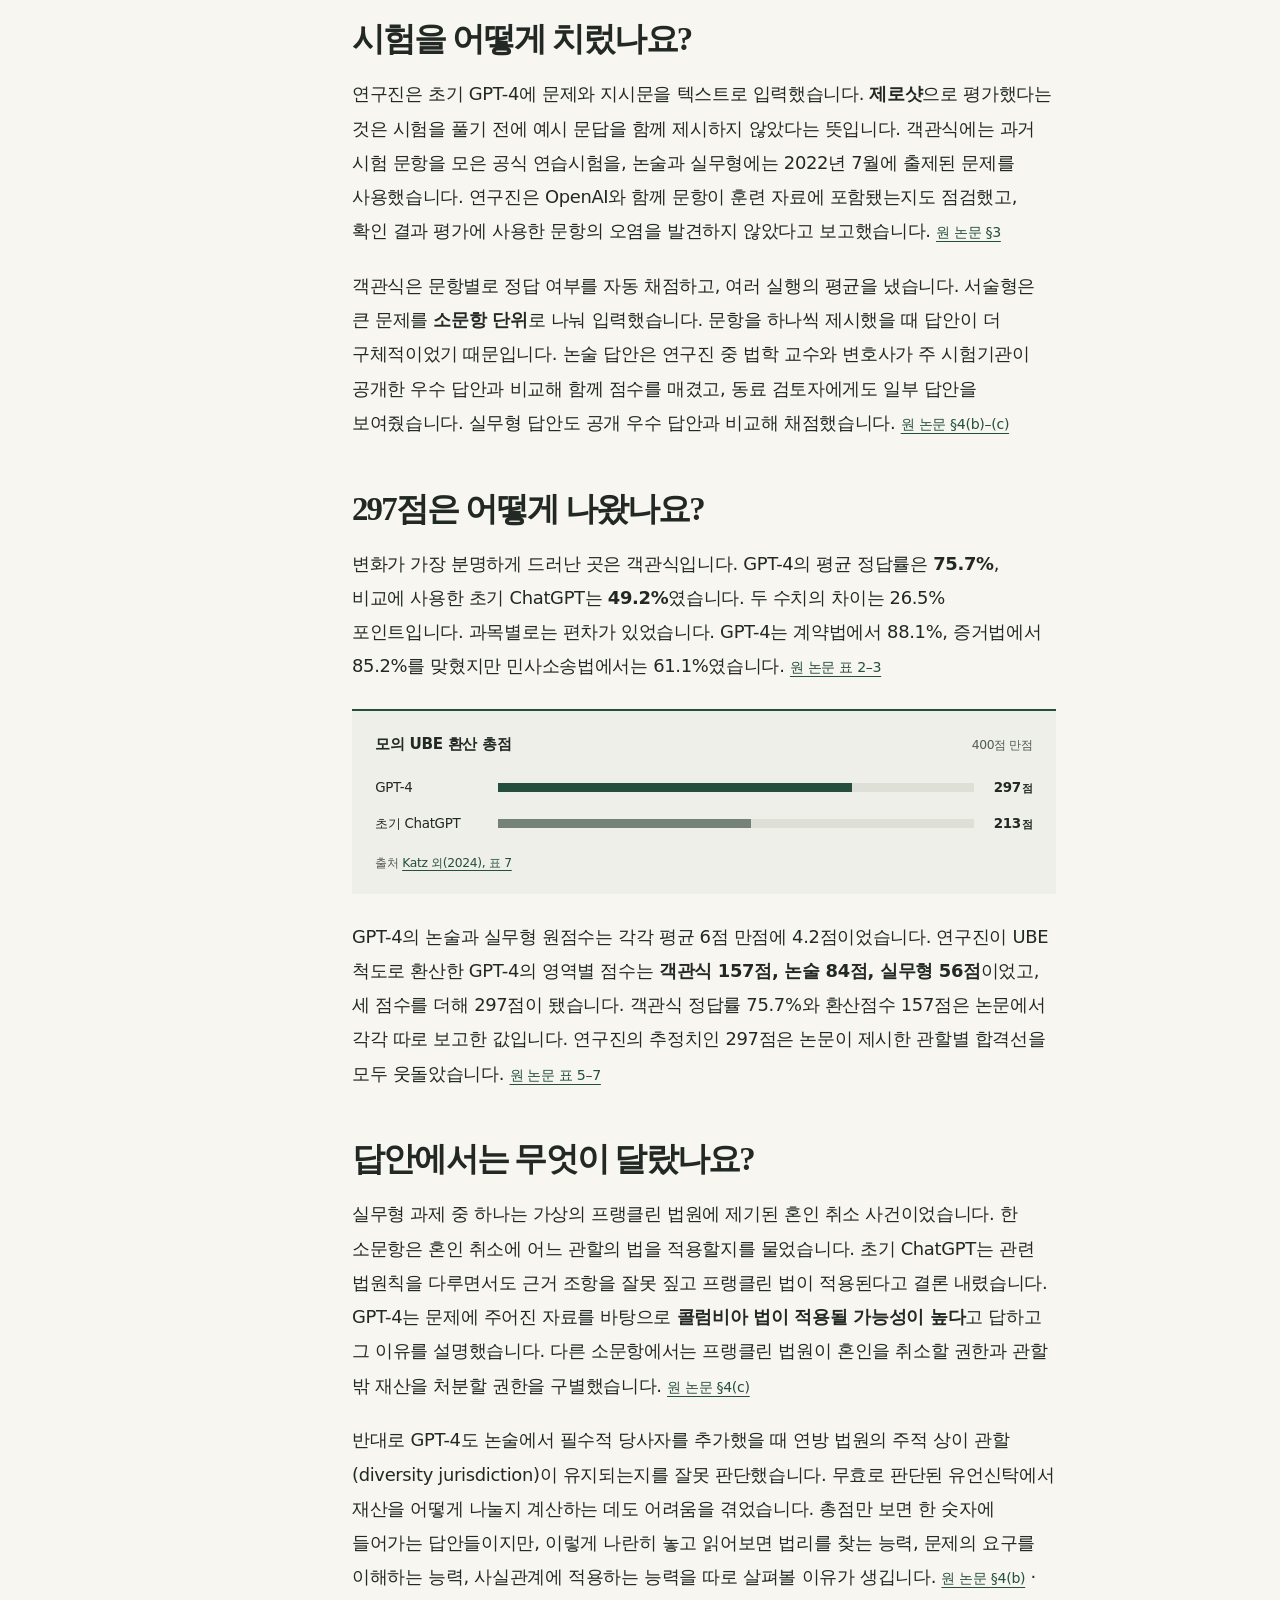
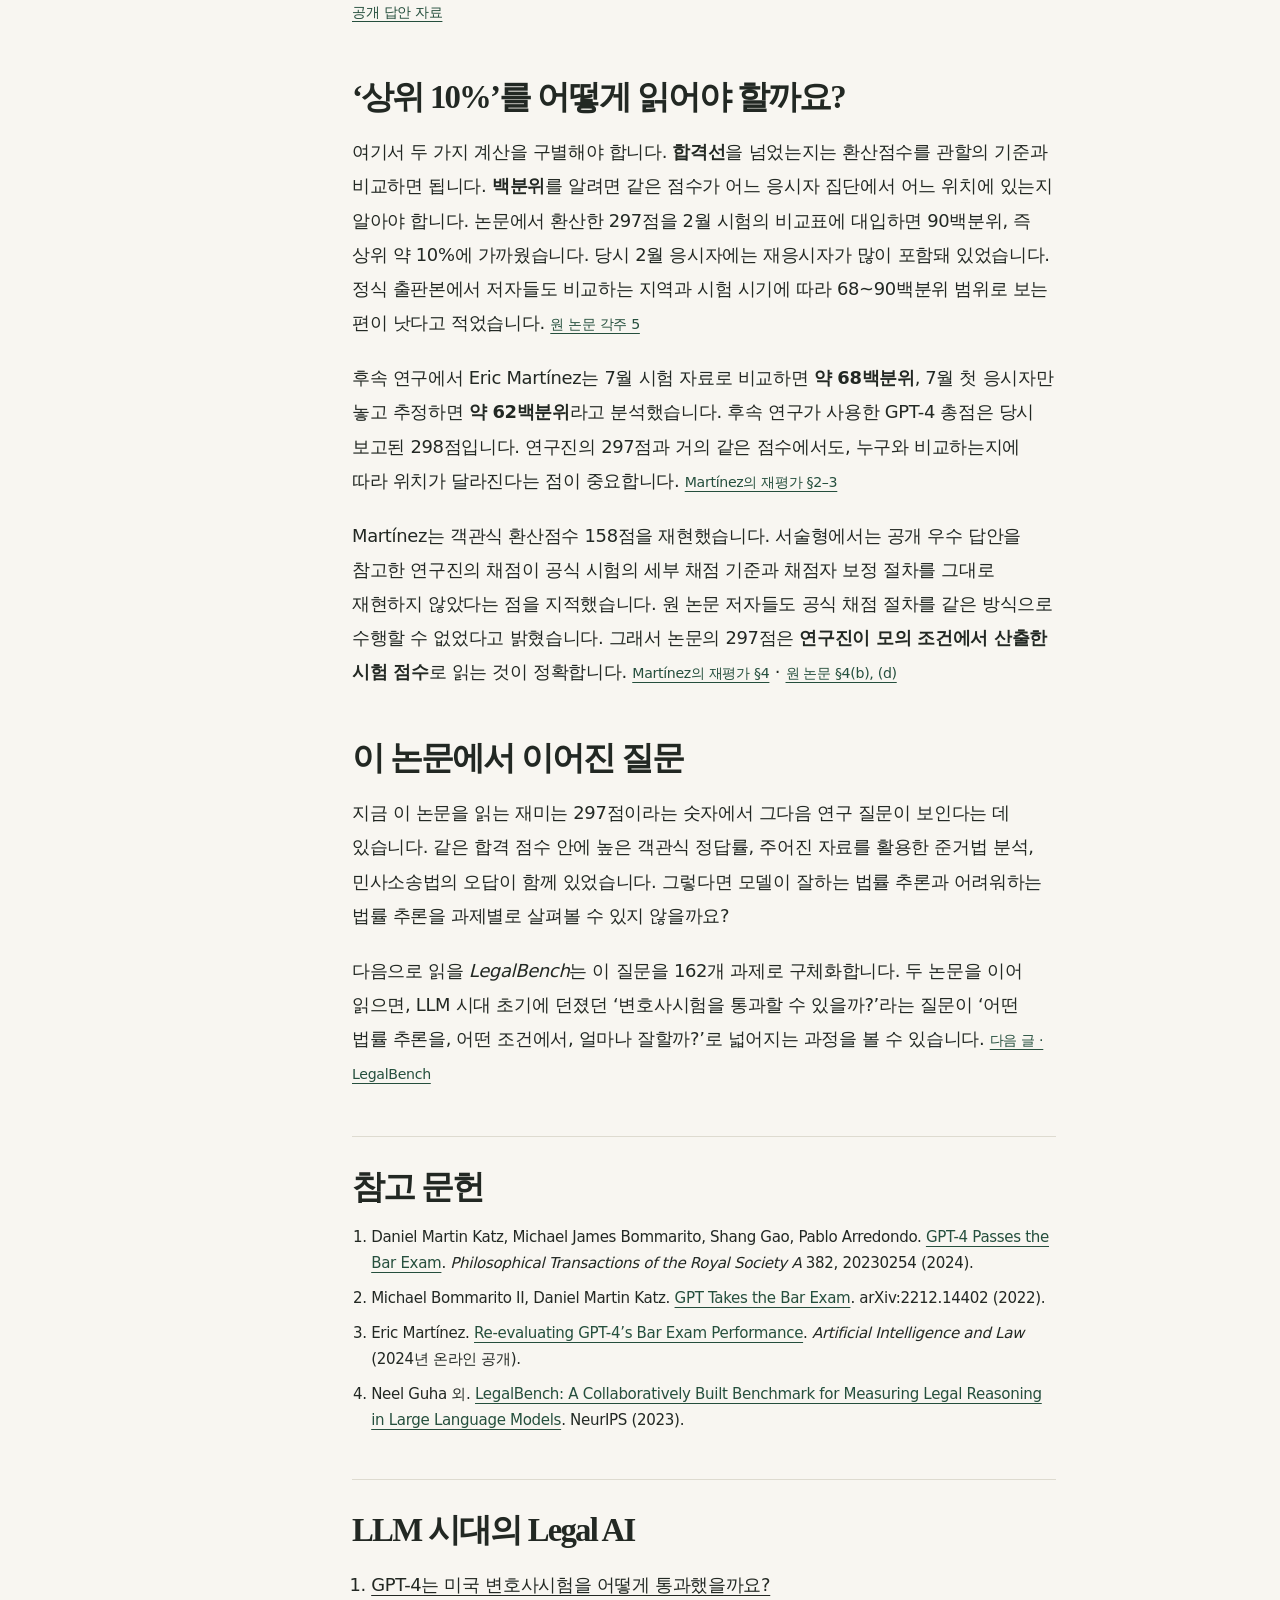
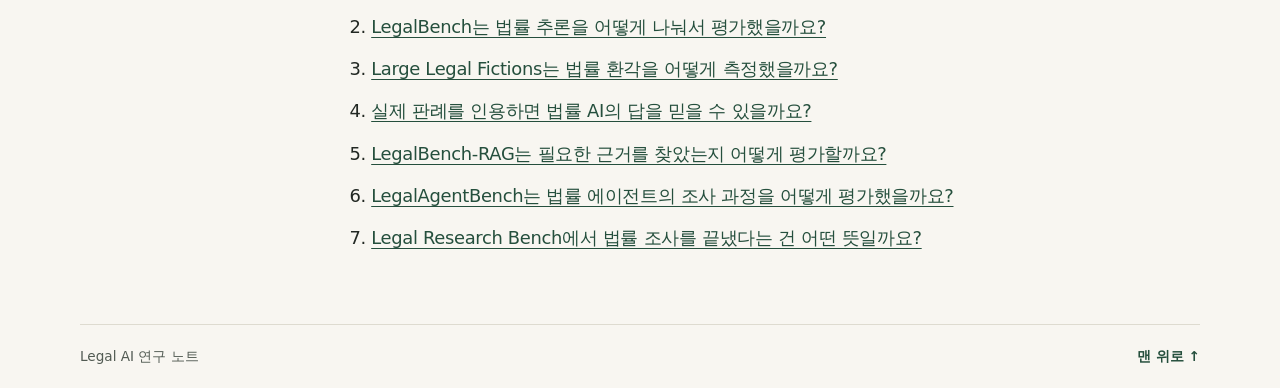
==== commit ae3eeee1: "Add LegalAgentBench and Legal Research Bench explainers" ====
--- a/index.html
+++ b/index.html
@@ -138,6 +138,8 @@
                 <li><a href="./large-legal-fictions/">Large Legal Fictions는 법률 환각을 어떻게 측정했을까요?</a></li>
                 <li><a href="./hallucination-free/">실제 판례를 인용하면 법률 AI의 답을 믿을 수 있을까요?</a></li>
                 <li><a href="./legalbench-rag/">LegalBench-RAG는 필요한 근거를 찾았는지 어떻게 평가할까요?</a></li>
+                <li><a href="./legalagentbench/">LegalAgentBench는 법률 에이전트의 조사 과정을 어떻게 평가했을까요?</a></li>
+                <li><a href="./legal-research-bench/">Legal Research Bench에서 법률 조사를 끝냈다는 건 어떤 뜻일까요?</a></li>
               </ol>
             </section>
           </div>
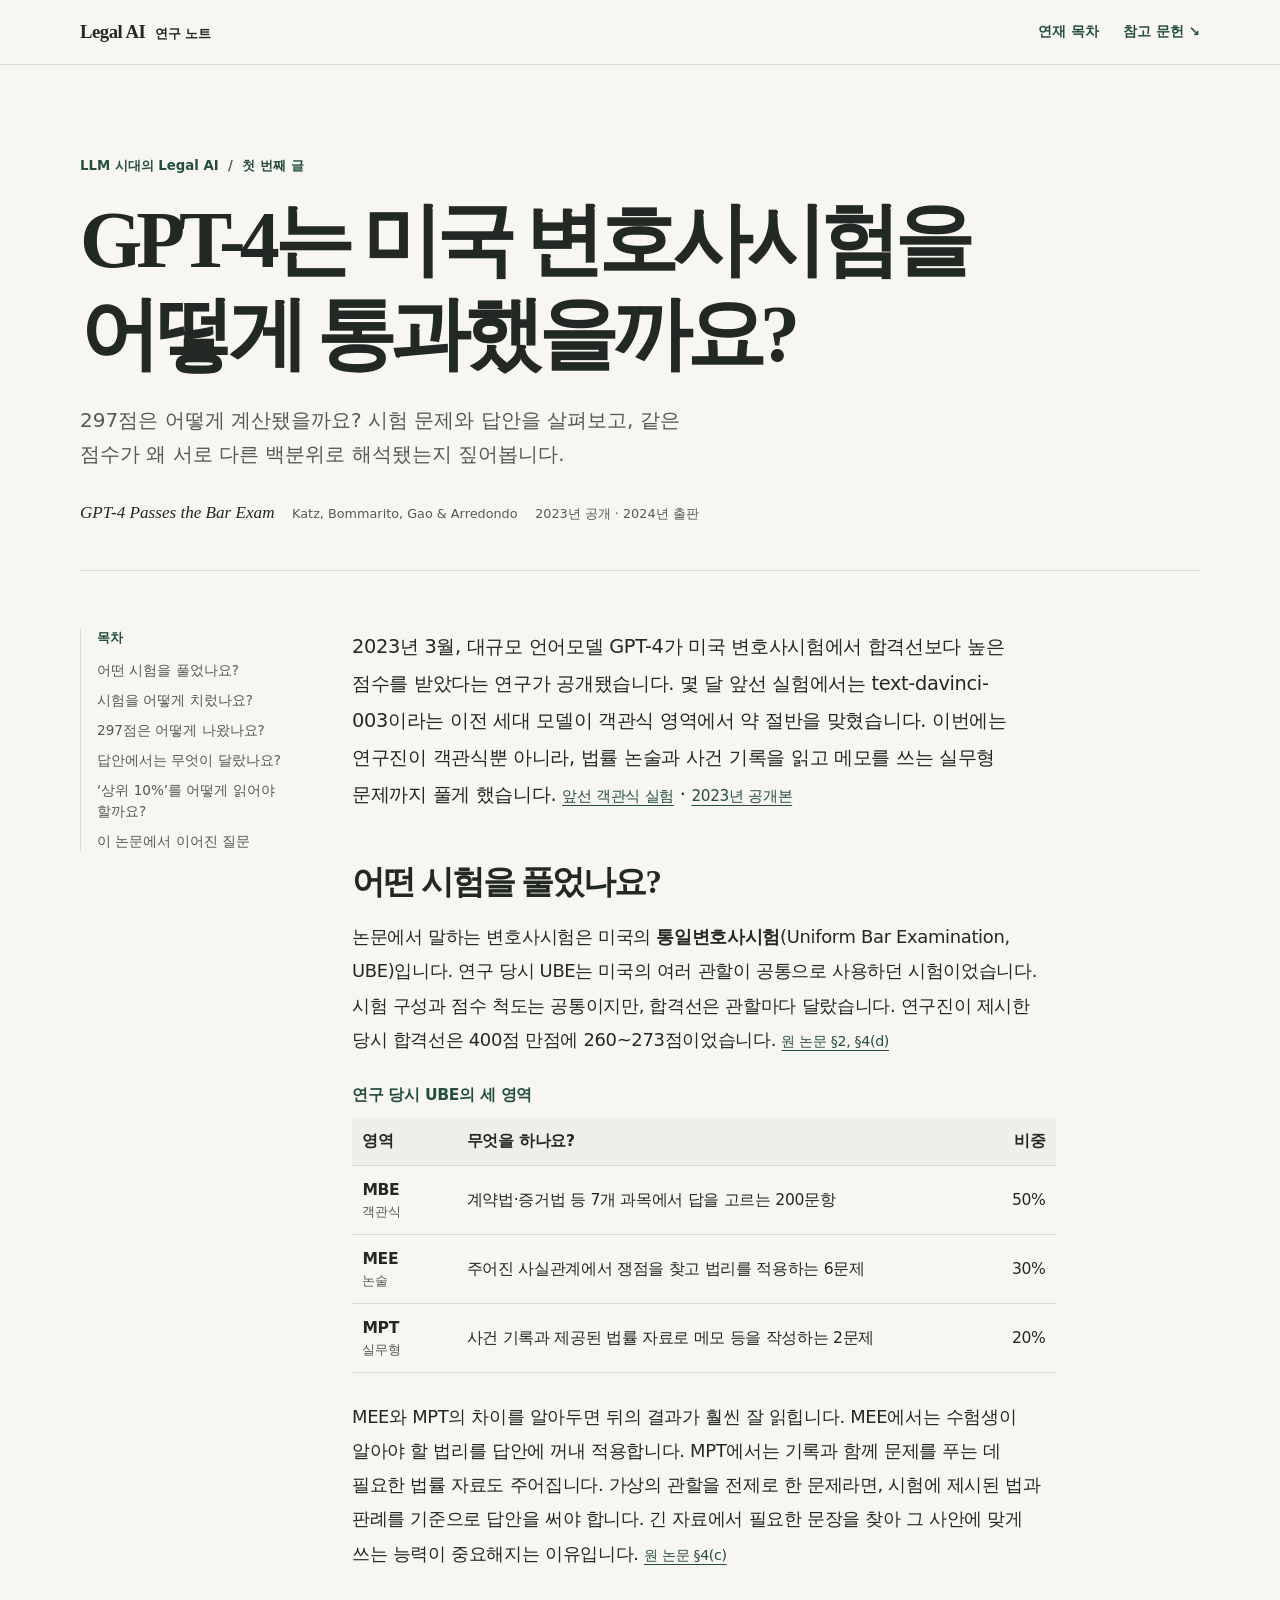
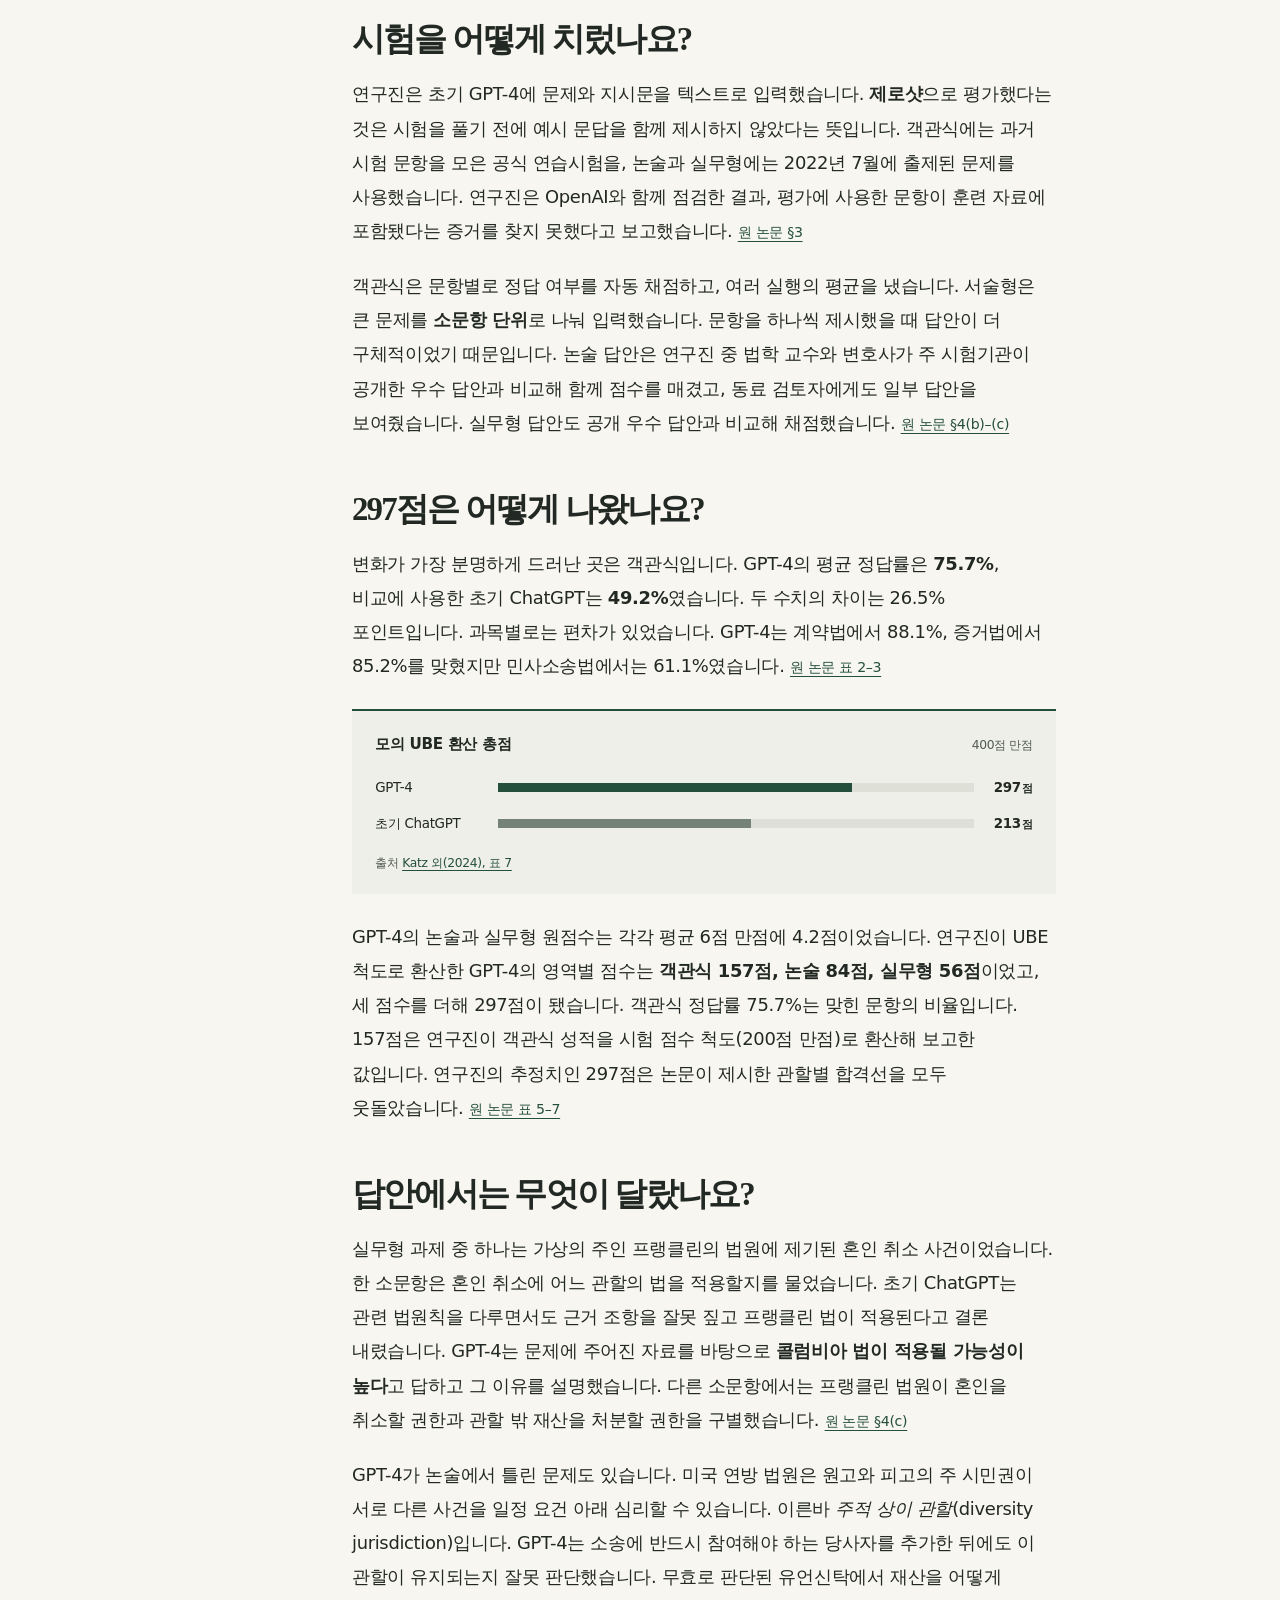
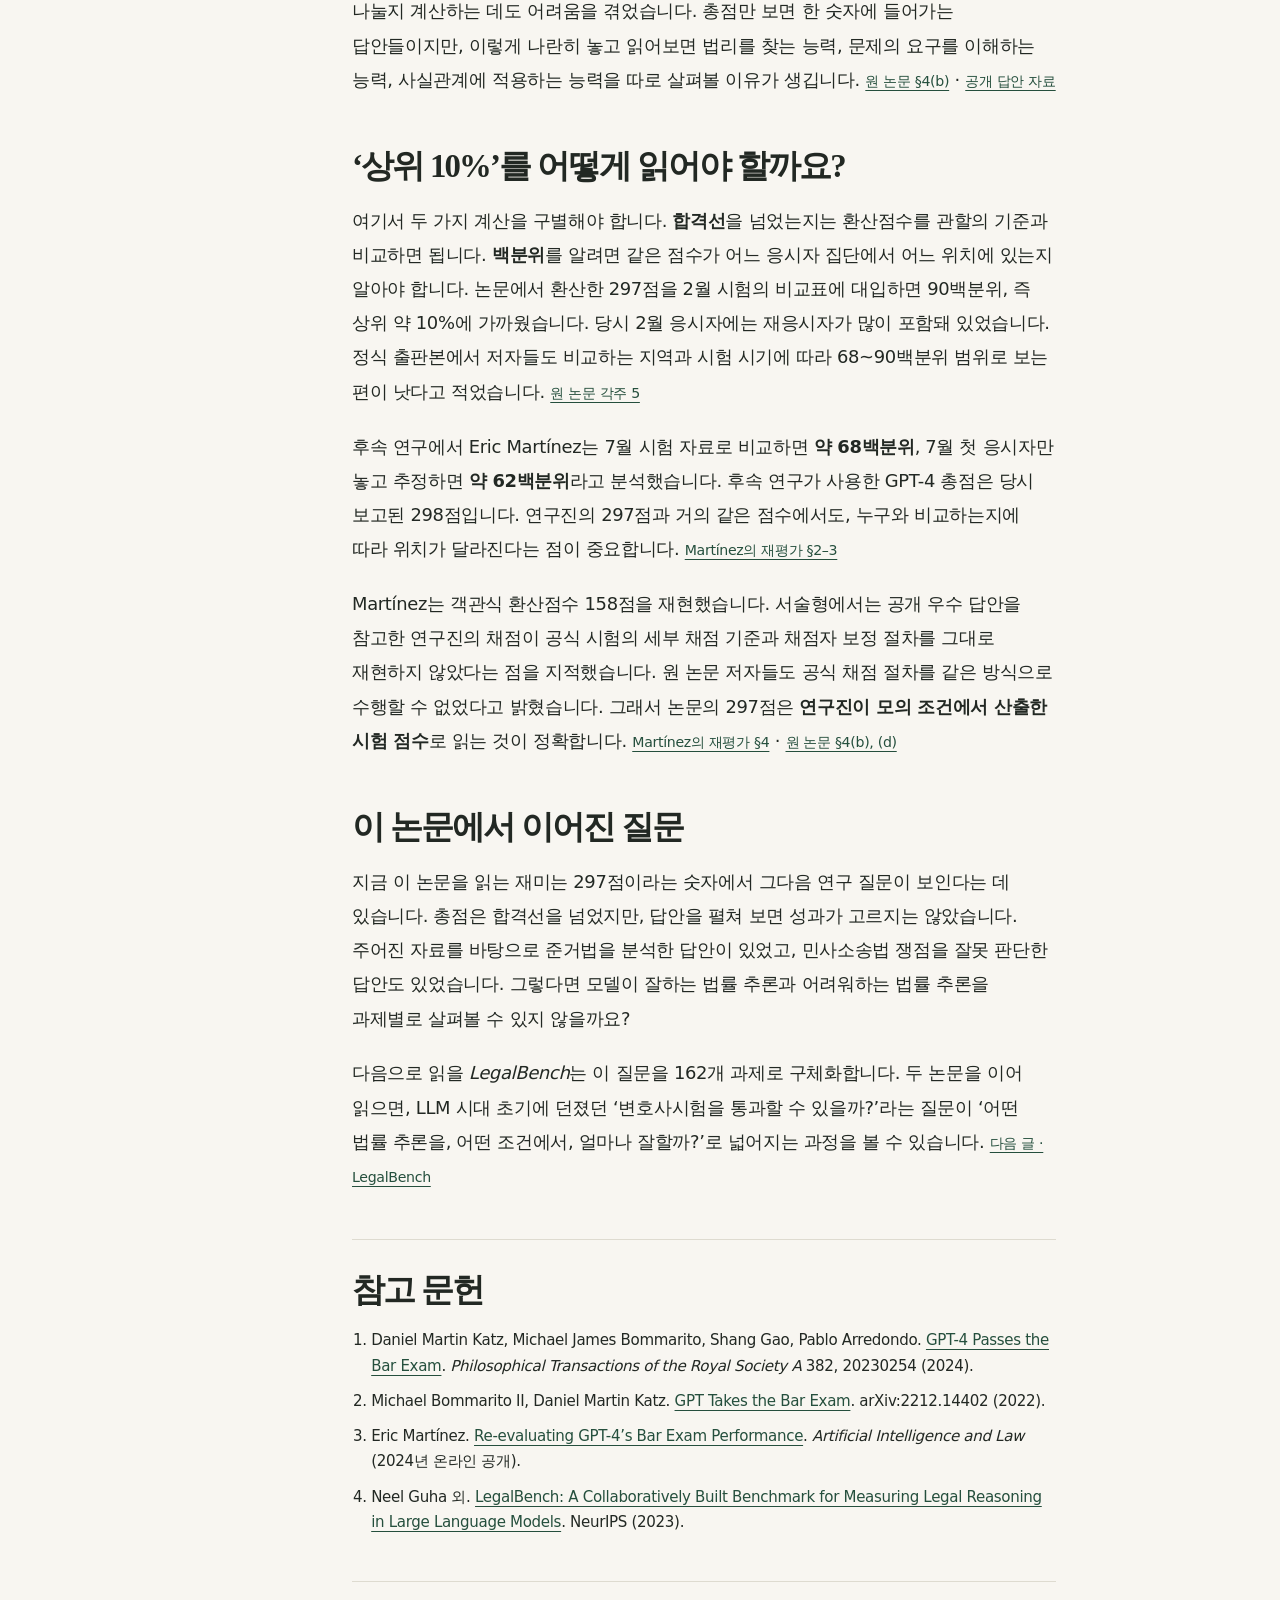
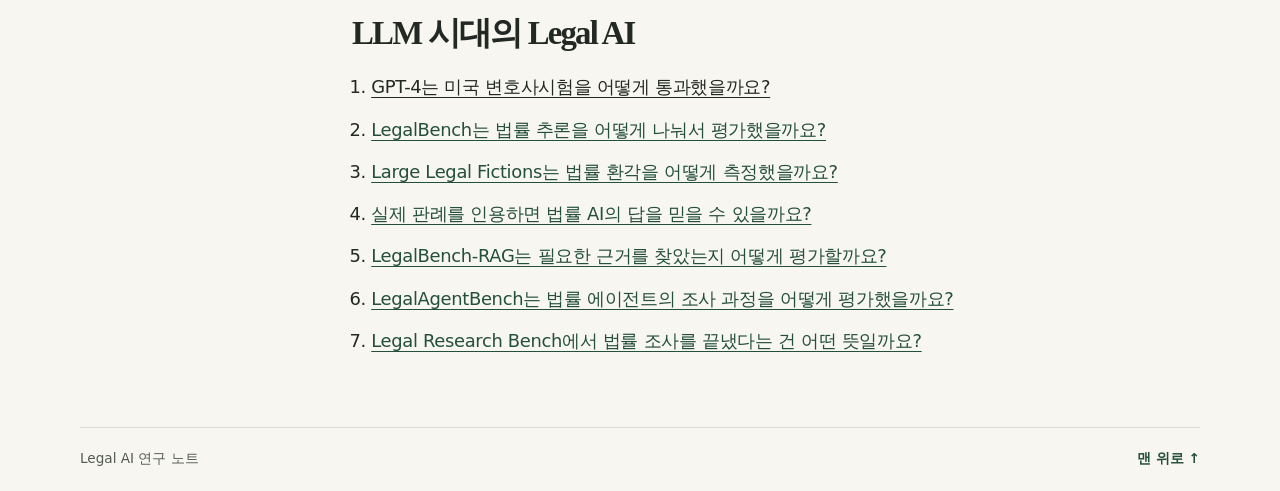
==== commit c7a2fe43: "Revise Legal AI explainers and add source-based figures" ====
--- a/index.html
+++ b/index.html
@@ -65,12 +65,12 @@
                 </tbody>
               </table>
 
-              <p>MEE와 MPT의 차이를 알아두면 뒤의 결과가 훨씬 잘 읽힙니다. MEE에서는 수험생이 알아야 할 법리를 답안에 꺼내 적용합니다. MPT에서는 기록과 함께 문제를 푸는 데 필요한 법률 자료도 주어집니다. 가상의 관할을 전제로 한 문제라면, 평소 알고 있는 법이 익숙해도 시험에 제시된 법과 판례가 기준이 됩니다. 긴 자료에서 필요한 문장을 찾아 그 사안에 맞게 쓰는 능력이 중요해지는 이유입니다. <a class="source" href="https://pmc.ncbi.nlm.nih.gov/articles/PMC10894685/#sec4">원 논문 §4(c)</a></p>
+              <p>MEE와 MPT의 차이를 알아두면 뒤의 결과가 훨씬 잘 읽힙니다. MEE에서는 수험생이 알아야 할 법리를 답안에 꺼내 적용합니다. MPT에서는 기록과 함께 문제를 푸는 데 필요한 법률 자료도 주어집니다. 가상의 관할을 전제로 한 문제라면, 시험에 제시된 법과 판례를 기준으로 답안을 써야 합니다. 긴 자료에서 필요한 문장을 찾아 그 사안에 맞게 쓰는 능력이 중요해지는 이유입니다. <a class="source" href="https://pmc.ncbi.nlm.nih.gov/articles/PMC10894685/#sec4">원 논문 §4(c)</a></p>
             </section>
 
             <section id="method">
               <h2>시험을 어떻게 치렀나요?</h2>
-              <p>연구진은 초기 GPT-4에 문제와 지시문을 텍스트로 입력했습니다. <strong>제로샷</strong>으로 평가했다는 것은 시험을 풀기 전에 예시 문답을 함께 제시하지 않았다는 뜻입니다. 객관식에는 과거 시험 문항을 모은 공식 연습시험을, 논술과 실무형에는 2022년 7월에 출제된 문제를 사용했습니다. 연구진은 OpenAI와 함께 문항이 훈련 자료에 포함됐는지도 점검했고, 확인 결과 평가에 사용한 문항의 오염을 발견하지 않았다고 보고했습니다. <a class="source" href="https://pmc.ncbi.nlm.nih.gov/articles/PMC10894685/#sec3">원 논문 §3</a></p>
+              <p>연구진은 초기 GPT-4에 문제와 지시문을 텍스트로 입력했습니다. <strong>제로샷</strong>으로 평가했다는 것은 시험을 풀기 전에 예시 문답을 함께 제시하지 않았다는 뜻입니다. 객관식에는 과거 시험 문항을 모은 공식 연습시험을, 논술과 실무형에는 2022년 7월에 출제된 문제를 사용했습니다. 연구진은 OpenAI와 함께 점검한 결과, 평가에 사용한 문항이 훈련 자료에 포함됐다는 증거를 찾지 못했다고 보고했습니다. <a class="source" href="https://pmc.ncbi.nlm.nih.gov/articles/PMC10894685/#sec3">원 논문 §3</a></p>
               <p>객관식은 문항별로 정답 여부를 자동 채점하고, 여러 실행의 평균을 냈습니다. 서술형은 큰 문제를 <strong>소문항 단위</strong>로 나눠 입력했습니다. 문항을 하나씩 제시했을 때 답안이 더 구체적이었기 때문입니다. 논술 답안은 연구진 중 법학 교수와 변호사가 주 시험기관이 공개한 우수 답안과 비교해 함께 점수를 매겼고, 동료 검토자에게도 일부 답안을 보여줬습니다. 실무형 답안도 공개 우수 답안과 비교해 채점했습니다. <a class="source" href="https://pmc.ncbi.nlm.nih.gov/articles/PMC10894685/#sec4">원 논문 §4(b)–(c)</a></p>
             </section>
 
@@ -98,13 +98,13 @@
                 <figcaption>출처 <a href="https://pmc.ncbi.nlm.nih.gov/articles/PMC10894685/#tbl7">Katz 외(2024), 표 7</a></figcaption>
               </figure>
 
-              <p>GPT-4의 논술과 실무형 원점수는 각각 평균 6점 만점에 4.2점이었습니다. 연구진이 UBE 척도로 환산한 GPT-4의 영역별 점수는 <strong>객관식 157점, 논술 84점, 실무형 56점</strong>이었고, 세 점수를 더해 297점이 됐습니다. 객관식 정답률 75.7%와 환산점수 157점은 논문에서 각각 따로 보고한 값입니다. 연구진의 추정치인 297점은 논문이 제시한 관할별 합격선을 모두 웃돌았습니다. <a class="source" href="https://pmc.ncbi.nlm.nih.gov/articles/PMC10894685/#tbl7">원 논문 표 5–7</a></p>
+              <p>GPT-4의 논술과 실무형 원점수는 각각 평균 6점 만점에 4.2점이었습니다. 연구진이 UBE 척도로 환산한 GPT-4의 영역별 점수는 <strong>객관식 157점, 논술 84점, 실무형 56점</strong>이었고, 세 점수를 더해 297점이 됐습니다. 객관식 정답률 75.7%는 맞힌 문항의 비율입니다. 157점은 연구진이 객관식 성적을 시험 점수 척도(200점 만점)로 환산해 보고한 값입니다. 연구진의 추정치인 297점은 논문이 제시한 관할별 합격선을 모두 웃돌았습니다. <a class="source" href="https://pmc.ncbi.nlm.nih.gov/articles/PMC10894685/#tbl7">원 논문 표 5–7</a></p>
             </section>
 
             <section id="example">
               <h2>답안에서는 무엇이 달랐나요?</h2>
-              <p>실무형 과제 중 하나는 가상의 프랭클린 법원에 제기된 혼인 취소 사건이었습니다. 한 소문항은 혼인 취소에 어느 관할의 법을 적용할지를 물었습니다. 초기 ChatGPT는 관련 법원칙을 다루면서도 근거 조항을 잘못 짚고 프랭클린 법이 적용된다고 결론 내렸습니다. GPT-4는 문제에 주어진 자료를 바탕으로 <strong>콜럼비아 법이 적용될 가능성이 높다</strong>고 답하고 그 이유를 설명했습니다. 다른 소문항에서는 프랭클린 법원이 혼인을 취소할 권한과 관할 밖 재산을 처분할 권한을 구별했습니다. <a class="source" href="https://pmc.ncbi.nlm.nih.gov/articles/PMC10894685/#sec4">원 논문 §4(c)</a></p>
-              <p>반대로 GPT-4도 논술에서 필수적 당사자를 추가했을 때 연방 법원의 주적 상이 관할(diversity jurisdiction)이 유지되는지를 잘못 판단했습니다. 무효로 판단된 유언신탁에서 재산을 어떻게 나눌지 계산하는 데도 어려움을 겪었습니다. 총점만 보면 한 숫자에 들어가는 답안들이지만, 이렇게 나란히 놓고 읽어보면 법리를 찾는 능력, 문제의 요구를 이해하는 능력, 사실관계에 적용하는 능력을 따로 살펴볼 이유가 생깁니다. <a class="source" href="https://pmc.ncbi.nlm.nih.gov/articles/PMC10894685/#sec4">원 논문 §4(b)</a> · <a class="source" href="https://github.com/mjbommar/gpt4-passes-the-bar">공개 답안 자료</a></p>
+              <p>실무형 과제 중 하나는 가상의 주인 프랭클린의 법원에 제기된 혼인 취소 사건이었습니다. 한 소문항은 혼인 취소에 어느 관할의 법을 적용할지를 물었습니다. 초기 ChatGPT는 관련 법원칙을 다루면서도 근거 조항을 잘못 짚고 프랭클린 법이 적용된다고 결론 내렸습니다. GPT-4는 문제에 주어진 자료를 바탕으로 <strong>콜럼비아 법이 적용될 가능성이 높다</strong>고 답하고 그 이유를 설명했습니다. 다른 소문항에서는 프랭클린 법원이 혼인을 취소할 권한과 관할 밖 재산을 처분할 권한을 구별했습니다. <a class="source" href="https://pmc.ncbi.nlm.nih.gov/articles/PMC10894685/#sec4">원 논문 §4(c)</a></p>
+              <p>GPT-4가 논술에서 틀린 문제도 있습니다. 미국 연방 법원은 원고와 피고의 주 시민권이 서로 다른 사건을 일정 요건 아래 심리할 수 있습니다. 이른바 <em>주적 상이 관할</em>(diversity jurisdiction)입니다. GPT-4는 소송에 반드시 참여해야 하는 당사자를 추가한 뒤에도 이 관할이 유지되는지 잘못 판단했습니다. 무효로 판단된 유언신탁에서 재산을 어떻게 나눌지 계산하는 데도 어려움을 겪었습니다. 총점만 보면 한 숫자에 들어가는 답안들이지만, 이렇게 나란히 놓고 읽어보면 법리를 찾는 능력, 문제의 요구를 이해하는 능력, 사실관계에 적용하는 능력을 따로 살펴볼 이유가 생깁니다. <a class="source" href="https://pmc.ncbi.nlm.nih.gov/articles/PMC10894685/#sec4">원 논문 §4(b)</a> · <a class="source" href="https://github.com/mjbommar/gpt4-passes-the-bar">공개 답안 자료</a></p>
             </section>
 
             <section id="percentile">
@@ -116,7 +116,7 @@
 
             <section id="legacy">
               <h2>이 논문에서 이어진 질문</h2>
-              <p>지금 이 논문을 읽는 재미는 297점이라는 숫자에서 그다음 연구 질문이 보인다는 데 있습니다. 같은 합격 점수 안에 높은 객관식 정답률, 주어진 자료를 활용한 준거법 분석, 민사소송법의 오답이 함께 있었습니다. 그렇다면 모델이 잘하는 법률 추론과 어려워하는 법률 추론을 과제별로 살펴볼 수 있지 않을까요?</p>
+              <p>지금 이 논문을 읽는 재미는 297점이라는 숫자에서 그다음 연구 질문이 보인다는 데 있습니다. 총점은 합격선을 넘었지만, 답안을 펼쳐 보면 성과가 고르지는 않았습니다. 주어진 자료를 바탕으로 준거법을 분석한 답안이 있었고, 민사소송법 쟁점을 잘못 판단한 답안도 있었습니다. 그렇다면 모델이 잘하는 법률 추론과 어려워하는 법률 추론을 과제별로 살펴볼 수 있지 않을까요?</p>
               <p>다음으로 읽을 <cite lang="en">LegalBench</cite>는 이 질문을 162개 과제로 구체화합니다. 두 논문을 이어 읽으면, LLM 시대 초기에 던졌던 ‘변호사시험을 통과할 수 있을까?’라는 질문이 ‘어떤 법률 추론을, 어떤 조건에서, 얼마나 잘할까?’로 넓어지는 과정을 볼 수 있습니다. <a class="source" href="./legalbench/">다음 글 · LegalBench</a></p>
             </section>
 
--- a/styles.css
+++ b/styles.css
@@ -257,6 +257,118 @@
 .early-chatgpt { width: 53.25%; background: #758277; }
 figcaption { margin-top: 1rem; }
 
+.paper-figure {
+  --bar-pass: #35634d;
+  --bar-partial: #d6c796;
+  --bar-error: #8c403a;
+}
+
+.paper-figure h3 {
+  margin: 0 0 1rem;
+  font-size: 1rem;
+  line-height: 1.45;
+}
+
+.flow-steps {
+  display: grid;
+  grid-template-columns: repeat(3, minmax(0, 1fr));
+  gap: 1.2rem;
+  margin: 0;
+  padding: 0;
+  list-style: none;
+}
+
+.flow-steps li {
+  position: relative;
+  padding: .75rem;
+  border: 1px solid #d1d6ca;
+  background: #f9faf5;
+  font-size: .8rem;
+  line-height: 1.55;
+}
+
+.flow-steps li + li::before {
+  position: absolute;
+  top: calc(50% - .23rem);
+  left: -.88rem;
+  width: .44rem;
+  height: .44rem;
+  border-top: 1.5px solid var(--green);
+  border-right: 1.5px solid var(--green);
+  transform: rotate(45deg);
+  content: "";
+}
+
+.flow-steps .flow-focus { border-color: var(--green); background: #e2ede3; }
+.flow-steps strong, .flow-steps span { display: block; }
+.flow-steps small { display: block; color: var(--green); font-size: .78em; }
+.flow-steps span { margin-top: .4rem; color: var(--muted); }
+
+.chart-legend,
+.response-chart {
+  margin: 0;
+  padding: 0;
+  list-style: none;
+}
+
+.chart-legend {
+  display: flex;
+  flex-wrap: wrap;
+  gap: .3rem 1rem;
+  margin-bottom: .65rem;
+  font-size: .77rem;
+}
+
+.chart-legend li { display: flex; align-items: center; gap: .35rem; }
+.chart-legend span { width: .68rem; height: .68rem; }
+.bar-pass { background: var(--bar-pass); color: #fff; }
+.bar-partial { background: var(--bar-partial); color: var(--ink); }
+.bar-error { background: var(--bar-error); color: #fff; }
+
+.response-chart li {
+  display: grid;
+  grid-template-columns: minmax(0, 2fr) minmax(0, 1fr);
+  align-items: center;
+  gap: .3rem 1rem;
+  padding-block: .55rem;
+  border-top: 1px solid #d1d6ca;
+  font-size: .84rem;
+  line-height: 1.45;
+}
+
+.response-chart li > strong { grid-column: 1 / -1; }
+.single-chart li { grid-template-columns: minmax(0, 10rem) minmax(0, 1fr); }
+.single-chart li > strong { grid-column: auto; }
+.bar-label { display: block; margin-bottom: .2rem; color: var(--muted); font-size: .7rem; }
+
+.stack-bar, .rate-track {
+  display: flex;
+  height: 1.5rem;
+  font-size: .7rem;
+  font-weight: 700;
+  font-variant-numeric: tabular-nums;
+}
+
+.stack-bar span {
+  display: grid;
+  flex: var(--part) 1 0;
+  min-width: 0;
+  place-items: center;
+}
+
+.rate-track { position: relative; background: #dedfd6; }
+.rate-track span { width: var(--rate); background: var(--bar-error); }
+.rate-track b { position: absolute; align-self: center; right: .45rem; }
+
+@media (max-width: 34rem) {
+  .flow-steps, .response-chart li { grid-template-columns: 1fr; }
+  .flow-steps li + li::before {
+    inset: -.9rem auto auto calc(50% - .22rem);
+    transform: rotate(135deg);
+  }
+  .conditional-bar { margin-top: .17rem; }
+}
+
 .references { padding-top: 1.7rem; border-top: 1px solid var(--line); }
 .references ol { margin: 0; padding-inline-start: 1.2rem; font-size: .84em; line-height: 1.7; }
 .references li + li { margin-top: .6rem; }
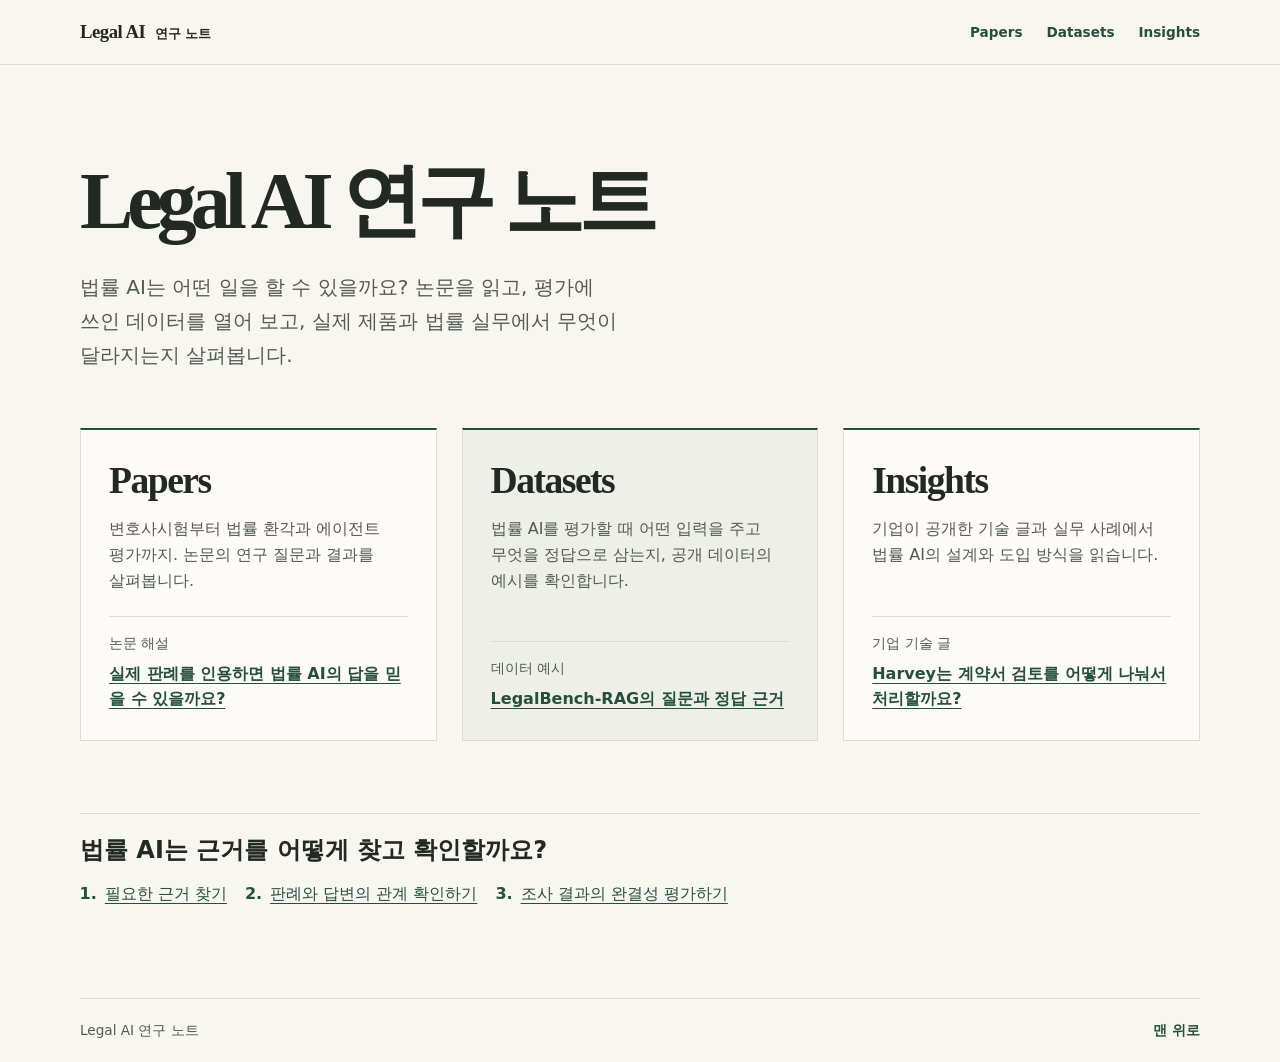
==== commit 83a96698: "Organize Legal AI notes into Papers, Datasets, and Insights" ====
--- a/index.html
+++ b/index.html
@@ -3,153 +3,82 @@
   <head>
     <meta charset="utf-8">
     <meta name="viewport" content="width=device-width, initial-scale=1">
-    <meta name="description" content="GPT-4가 미국 통일변호사시험에서 받은 297점은 어떻게 계산됐을까요? 시험 구성, 답안 사례, 상위 10% 주장에 대한 재평가를 함께 읽습니다.">
+    <meta name="description" content="논문, 공개 데이터, 기업 기술 글을 통해 법률 AI의 연구와 실무 동향을 살펴봅니다.">
     <meta name="theme-color" content="#f8f6f1">
-    <title>GPT-4는 미국 변호사시험을 어떻게 통과했을까요? | Legal AI 연구 노트</title>
-    <link rel="stylesheet" href="./styles.css">
+    <title>Legal AI 연구 노트</title>
+    <link rel="stylesheet" href="./styles.css?v=20261119-hub">
   </head>
   <body id="top">
-    <a class="skip-link" href="#article">본문으로 건너뛰기</a>
+    <a class="skip-link" href="#main">본문으로 건너뛰기</a>
     <header class="site-header">
       <div class="shell header-inner">
-        <a class="site-name" href="./" aria-label="Legal AI 연구 노트 홈">Legal AI <span>연구 노트</span></a>
+        <a class="site-name" href="./" aria-current="page" aria-label="Legal AI 연구 노트 홈">Legal AI <span>연구 노트</span></a>
         <nav class="header-nav" aria-label="사이트 메뉴">
-          <a class="header-link" href="#series">연재 목차</a>
-          <a class="header-link" href="#references">참고 문헌 <span aria-hidden="true">↘</span></a>
+          <a class="header-link" href="./papers/" lang="en">Papers</a>
+          <a class="header-link" href="./datasets/" lang="en">Datasets</a>
+          <a class="header-link" href="./insights/" lang="en">Insights</a>
         </nav>
       </div>
     </header>
 
-    <main>
-      <article id="article" aria-labelledby="article-title" tabindex="-1">
-        <header class="article-header shell">
-          <p class="series">LLM 시대의 Legal AI <span aria-hidden="true">/</span> 첫 번째 글</p>
-          <h1 id="article-title">GPT-4는 미국 변호사시험을<br class="desktop-break"> 어떻게 통과했을까요?</h1>
-          <p class="dek">297점은 어떻게 계산됐을까요? 시험 문제와 답안을 살펴보고, 같은 점수가 왜 서로 다른 백분위로 해석됐는지 짚어봅니다.</p>
-          <div class="paper-meta">
-            <cite lang="en">GPT-4 Passes the Bar Exam</cite>
-            <span>Katz, Bommarito, Gao &amp; Arredondo</span>
-            <span>2023년 공개 · 2024년 출판</span>
+    <main class="shell" id="main">
+      <header class="hub-intro">
+        <h1>Legal AI 연구 노트</h1>
+        <p class="dek">법률 AI는 어떤 일을 할 수 있을까요? 논문을 읽고, 평가에 쓰인 데이터를 열어 보고, 실제 제품과 법률 실무에서 무엇이 달라지는지 살펴봅니다.</p>
+      </header>
+
+      <div class="hub-grid">
+        <section class="hub-card" aria-labelledby="papers-title">
+          <h2 id="papers-title"><a href="./papers/" lang="en">Papers</a></h2>
+          <p>변호사시험부터 법률 환각과 에이전트 평가까지. 논문의 연구 질문과 결과를 살펴봅니다.</p>
+          <div class="hub-feature">
+            <span>논문 해설</span>
+            <a href="./hallucination-free/">실제 판례를 인용하면 법률 AI의 답을 믿을 수 있을까요?</a>
           </div>
-        </header>
+        </section>
+        <section class="hub-card hub-card-featured" aria-labelledby="datasets-title">
+          <h2 id="datasets-title"><a href="./datasets/" lang="en">Datasets</a></h2>
+          <p>법률 AI를 평가할 때 어떤 입력을 주고 무엇을 정답으로 삼는지, 공개 데이터의 예시를 확인합니다.</p>
+          <div class="hub-feature">
+            <span>데이터 예시</span>
+            <a href="./datasets/#legalbench-rag">LegalBench-RAG의 질문과 정답 근거</a>
+          </div>
+        </section>
+        <section class="hub-card" aria-labelledby="insights-title">
+          <h2 id="insights-title"><a href="./insights/" lang="en">Insights</a></h2>
+          <p>기업이 공개한 기술 글과 실무 사례에서 법률 AI의 설계와 도입 방식을 읽습니다.</p>
+          <div class="hub-feature">
+            <span>기업 기술 글</span>
+            <a href="./insights/#harvey">Harvey는 계약서 검토를 어떻게 나눠서 처리할까요?</a>
+          </div>
+        </section>
+      </div>
 
-        <div class="shell article-layout">
-          <nav class="toc" aria-labelledby="toc-title">
-            <h2 id="toc-title">목차</h2>
-            <ol>
-              <li><a href="#exam">어떤 시험을 풀었나요?</a></li>
-              <li><a href="#method">시험을 어떻게 치렀나요?</a></li>
-              <li><a href="#results">297점은 어떻게 나왔나요?</a></li>
-              <li><a href="#example">답안에서는 무엇이 달랐나요?</a></li>
-              <li><a href="#percentile">‘상위 10%’를 어떻게 읽어야 할까요?</a></li>
-              <li><a href="#legacy">이 논문에서 이어진 질문</a></li>
-            </ol>
-          </nav>
-
-          <div class="article-body">
-            <p class="opening">2023년 3월, 대규모 언어모델 GPT-4가 미국 변호사시험에서 합격선보다 높은 점수를 받았다는 연구가 공개됐습니다. 몇 달 앞선 실험에서는 <span lang="en">text-davinci-003</span>이라는 이전 세대 모델이 객관식 영역에서 약 절반을 맞혔습니다. 이번에는 연구진이 객관식뿐 아니라, 법률 논술과 사건 기록을 읽고 메모를 쓰는 실무형 문제까지 풀게 했습니다. <a class="source" href="https://arxiv.org/abs/2212.14402">앞선 객관식 실험</a> · <a class="source" href="https://papers.ssrn.com/sol3/papers.cfm?abstract_id=4389233">2023년 공개본</a></p>
-
-            <section id="exam">
-              <h2>어떤 시험을 풀었나요?</h2>
-              <p>논문에서 말하는 변호사시험은 미국의 <strong>통일변호사시험</strong>(Uniform Bar Examination, UBE)입니다. 연구 당시 UBE는 미국의 여러 관할이 공통으로 사용하던 시험이었습니다. 시험 구성과 점수 척도는 공통이지만, 합격선은 관할마다 달랐습니다. 연구진이 제시한 당시 합격선은 400점 만점에 260~273점이었습니다. <a class="source" href="https://pmc.ncbi.nlm.nih.gov/articles/PMC10894685/#sec2">원 논문 §2, §4(d)</a></p>
-
-              <table class="exam-table">
-                <caption>연구 당시 UBE의 세 영역</caption>
-                <thead>
-                  <tr><th scope="col">영역</th><th scope="col">무엇을 하나요?</th><th scope="col">비중</th></tr>
-                </thead>
-                <tbody>
-                  <tr><th scope="row">MBE <span>객관식</span></th><td>계약법·증거법 등 7개 과목에서 답을 고르는 200문항</td><td>50%</td></tr>
-                  <tr><th scope="row">MEE <span>논술</span></th><td>주어진 사실관계에서 쟁점을 찾고 법리를 적용하는 6문제</td><td>30%</td></tr>
-                  <tr><th scope="row">MPT <span>실무형</span></th><td>사건 기록과 제공된 법률 자료로 메모 등을 작성하는 2문제</td><td>20%</td></tr>
-                </tbody>
-              </table>
-
-              <p>MEE와 MPT의 차이를 알아두면 뒤의 결과가 훨씬 잘 읽힙니다. MEE에서는 수험생이 알아야 할 법리를 답안에 꺼내 적용합니다. MPT에서는 기록과 함께 문제를 푸는 데 필요한 법률 자료도 주어집니다. 가상의 관할을 전제로 한 문제라면, 시험에 제시된 법과 판례를 기준으로 답안을 써야 합니다. 긴 자료에서 필요한 문장을 찾아 그 사안에 맞게 쓰는 능력이 중요해지는 이유입니다. <a class="source" href="https://pmc.ncbi.nlm.nih.gov/articles/PMC10894685/#sec4">원 논문 §4(c)</a></p>
-            </section>
-
-            <section id="method">
-              <h2>시험을 어떻게 치렀나요?</h2>
-              <p>연구진은 초기 GPT-4에 문제와 지시문을 텍스트로 입력했습니다. <strong>제로샷</strong>으로 평가했다는 것은 시험을 풀기 전에 예시 문답을 함께 제시하지 않았다는 뜻입니다. 객관식에는 과거 시험 문항을 모은 공식 연습시험을, 논술과 실무형에는 2022년 7월에 출제된 문제를 사용했습니다. 연구진은 OpenAI와 함께 점검한 결과, 평가에 사용한 문항이 훈련 자료에 포함됐다는 증거를 찾지 못했다고 보고했습니다. <a class="source" href="https://pmc.ncbi.nlm.nih.gov/articles/PMC10894685/#sec3">원 논문 §3</a></p>
-              <p>객관식은 문항별로 정답 여부를 자동 채점하고, 여러 실행의 평균을 냈습니다. 서술형은 큰 문제를 <strong>소문항 단위</strong>로 나눠 입력했습니다. 문항을 하나씩 제시했을 때 답안이 더 구체적이었기 때문입니다. 논술 답안은 연구진 중 법학 교수와 변호사가 주 시험기관이 공개한 우수 답안과 비교해 함께 점수를 매겼고, 동료 검토자에게도 일부 답안을 보여줬습니다. 실무형 답안도 공개 우수 답안과 비교해 채점했습니다. <a class="source" href="https://pmc.ncbi.nlm.nih.gov/articles/PMC10894685/#sec4">원 논문 §4(b)–(c)</a></p>
-            </section>
-
-            <section id="results">
-              <h2>297점은 어떻게 나왔나요?</h2>
-              <p>변화가 가장 분명하게 드러난 곳은 객관식입니다. GPT-4의 평균 정답률은 <strong>75.7%</strong>, 비교에 사용한 초기 ChatGPT는 <strong>49.2%</strong>였습니다. 두 수치의 차이는 26.5%포인트입니다. 과목별로는 편차가 있었습니다. GPT-4는 계약법에서 88.1%, 증거법에서 85.2%를 맞혔지만 민사소송법에서는 61.1%였습니다. <a class="source" href="https://pmc.ncbi.nlm.nih.gov/articles/PMC10894685/#tbl2">원 논문 표 2–3</a></p>
-
-              <figure class="score-figure">
-                <div class="score-heading">
-                  <h3>모의 UBE 환산 총점</h3>
-                  <span>400점 만점</span>
-                </div>
-                <ul class="score-bars" role="list">
-                  <li class="score-row">
-                    <span>GPT-4</span>
-                    <span class="bar-track" aria-hidden="true"><span class="bar-fill gpt-4"></span></span>
-                    <strong>297<span class="unit">점</span></strong>
-                  </li>
-                  <li class="score-row">
-                    <span>초기 ChatGPT</span>
-                    <span class="bar-track" aria-hidden="true"><span class="bar-fill early-chatgpt"></span></span>
-                    <strong>213<span class="unit">점</span></strong>
-                  </li>
-                </ul>
-                <figcaption>출처 <a href="https://pmc.ncbi.nlm.nih.gov/articles/PMC10894685/#tbl7">Katz 외(2024), 표 7</a></figcaption>
-              </figure>
-
-              <p>GPT-4의 논술과 실무형 원점수는 각각 평균 6점 만점에 4.2점이었습니다. 연구진이 UBE 척도로 환산한 GPT-4의 영역별 점수는 <strong>객관식 157점, 논술 84점, 실무형 56점</strong>이었고, 세 점수를 더해 297점이 됐습니다. 객관식 정답률 75.7%는 맞힌 문항의 비율입니다. 157점은 연구진이 객관식 성적을 시험 점수 척도(200점 만점)로 환산해 보고한 값입니다. 연구진의 추정치인 297점은 논문이 제시한 관할별 합격선을 모두 웃돌았습니다. <a class="source" href="https://pmc.ncbi.nlm.nih.gov/articles/PMC10894685/#tbl7">원 논문 표 5–7</a></p>
-            </section>
-
-            <section id="example">
-              <h2>답안에서는 무엇이 달랐나요?</h2>
-              <p>실무형 과제 중 하나는 가상의 주인 프랭클린의 법원에 제기된 혼인 취소 사건이었습니다. 한 소문항은 혼인 취소에 어느 관할의 법을 적용할지를 물었습니다. 초기 ChatGPT는 관련 법원칙을 다루면서도 근거 조항을 잘못 짚고 프랭클린 법이 적용된다고 결론 내렸습니다. GPT-4는 문제에 주어진 자료를 바탕으로 <strong>콜럼비아 법이 적용될 가능성이 높다</strong>고 답하고 그 이유를 설명했습니다. 다른 소문항에서는 프랭클린 법원이 혼인을 취소할 권한과 관할 밖 재산을 처분할 권한을 구별했습니다. <a class="source" href="https://pmc.ncbi.nlm.nih.gov/articles/PMC10894685/#sec4">원 논문 §4(c)</a></p>
-              <p>GPT-4가 논술에서 틀린 문제도 있습니다. 미국 연방 법원은 원고와 피고의 주 시민권이 서로 다른 사건을 일정 요건 아래 심리할 수 있습니다. 이른바 <em>주적 상이 관할</em>(diversity jurisdiction)입니다. GPT-4는 소송에 반드시 참여해야 하는 당사자를 추가한 뒤에도 이 관할이 유지되는지 잘못 판단했습니다. 무효로 판단된 유언신탁에서 재산을 어떻게 나눌지 계산하는 데도 어려움을 겪었습니다. 총점만 보면 한 숫자에 들어가는 답안들이지만, 이렇게 나란히 놓고 읽어보면 법리를 찾는 능력, 문제의 요구를 이해하는 능력, 사실관계에 적용하는 능력을 따로 살펴볼 이유가 생깁니다. <a class="source" href="https://pmc.ncbi.nlm.nih.gov/articles/PMC10894685/#sec4">원 논문 §4(b)</a> · <a class="source" href="https://github.com/mjbommar/gpt4-passes-the-bar">공개 답안 자료</a></p>
-            </section>
-
-            <section id="percentile">
-              <h2>‘상위 10%’를 어떻게 읽어야 할까요?</h2>
-              <p>여기서 두 가지 계산을 구별해야 합니다. <strong>합격선</strong>을 넘었는지는 환산점수를 관할의 기준과 비교하면 됩니다. <strong>백분위</strong>를 알려면 같은 점수가 어느 응시자 집단에서 어느 위치에 있는지 알아야 합니다. 논문에서 환산한 297점을 2월 시험의 비교표에 대입하면 90백분위, 즉 상위 약 10%에 가까웠습니다. 당시 2월 응시자에는 재응시자가 많이 포함돼 있었습니다. 정식 출판본에서 저자들도 비교하는 지역과 시험 시기에 따라 68~90백분위 범위로 보는 편이 낫다고 적었습니다. <a class="source" href="https://pmc.ncbi.nlm.nih.gov/articles/PMC10894685/#fn5">원 논문 각주 5</a></p>
-              <p>후속 연구에서 Eric Martínez는 7월 시험 자료로 비교하면 <strong>약 68백분위</strong>, 7월 첫 응시자만 놓고 추정하면 <strong>약 62백분위</strong>라고 분석했습니다. 후속 연구가 사용한 GPT-4 총점은 당시 보고된 298점입니다. 연구진의 297점과 거의 같은 점수에서도, 누구와 비교하는지에 따라 위치가 달라진다는 점이 중요합니다. <a class="source" href="https://link.springer.com/article/10.1007/s10506-024-09396-9">Martínez의 재평가 §2–3</a></p>
-              <p>Martínez는 객관식 환산점수 158점을 재현했습니다. 서술형에서는 공개 우수 답안을 참고한 연구진의 채점이 공식 시험의 세부 채점 기준과 채점자 보정 절차를 그대로 재현하지 않았다는 점을 지적했습니다. 원 논문 저자들도 공식 채점 절차를 같은 방식으로 수행할 수 없었다고 밝혔습니다. 그래서 논문의 297점은 <strong>연구진이 모의 조건에서 산출한 시험 점수</strong>로 읽는 것이 정확합니다. <a class="source" href="https://link.springer.com/article/10.1007/s10506-024-09396-9">Martínez의 재평가 §4</a> · <a class="source" href="https://pmc.ncbi.nlm.nih.gov/articles/PMC10894685/#sec4">원 논문 §4(b), (d)</a></p>
-            </section>
-
-            <section id="legacy">
-              <h2>이 논문에서 이어진 질문</h2>
-              <p>지금 이 논문을 읽는 재미는 297점이라는 숫자에서 그다음 연구 질문이 보인다는 데 있습니다. 총점은 합격선을 넘었지만, 답안을 펼쳐 보면 성과가 고르지는 않았습니다. 주어진 자료를 바탕으로 준거법을 분석한 답안이 있었고, 민사소송법 쟁점을 잘못 판단한 답안도 있었습니다. 그렇다면 모델이 잘하는 법률 추론과 어려워하는 법률 추론을 과제별로 살펴볼 수 있지 않을까요?</p>
-              <p>다음으로 읽을 <cite lang="en">LegalBench</cite>는 이 질문을 162개 과제로 구체화합니다. 두 논문을 이어 읽으면, LLM 시대 초기에 던졌던 ‘변호사시험을 통과할 수 있을까?’라는 질문이 ‘어떤 법률 추론을, 어떤 조건에서, 얼마나 잘할까?’로 넓어지는 과정을 볼 수 있습니다. <a class="source" href="./legalbench/">다음 글 · LegalBench</a></p>
-            </section>
-
-            <section class="references" id="references">
-              <h2>참고 문헌</h2>
-              <ol>
-                <li>Daniel Martin Katz, Michael James Bommarito, Shang Gao, Pablo Arredondo. <a href="https://doi.org/10.1098/rsta.2023.0254" lang="en">GPT-4 Passes the Bar Exam</a>. <cite lang="en">Philosophical Transactions of the Royal Society A</cite> 382, 20230254 (2024).</li>
-                <li>Michael Bommarito II, Daniel Martin Katz. <a href="https://arxiv.org/abs/2212.14402" lang="en">GPT Takes the Bar Exam</a>. arXiv:2212.14402 (2022).</li>
-                <li>Eric Martínez. <a href="https://doi.org/10.1007/s10506-024-09396-9" lang="en">Re-evaluating GPT-4’s Bar Exam Performance</a>. <cite lang="en">Artificial Intelligence and Law</cite> (2024년 온라인 공개).</li>
-                <li>Neel Guha 외. <a href="https://arxiv.org/abs/2308.11462" lang="en">LegalBench: A Collaboratively Built Benchmark for Measuring Legal Reasoning in Large Language Models</a>. NeurIPS (2023).</li>
-              </ol>
-            </section>
-
-            <section class="series-index" id="series">
-              <h2>LLM 시대의 Legal AI</h2>
-              <ol>
-                <li><a href="#article" aria-current="page">GPT-4는 미국 변호사시험을 어떻게 통과했을까요?</a></li>
-                <li><a href="./legalbench/">LegalBench는 법률 추론을 어떻게 나눠서 평가했을까요?</a></li>
-                <li><a href="./large-legal-fictions/">Large Legal Fictions는 법률 환각을 어떻게 측정했을까요?</a></li>
-                <li><a href="./hallucination-free/">실제 판례를 인용하면 법률 AI의 답을 믿을 수 있을까요?</a></li>
-                <li><a href="./legalbench-rag/">LegalBench-RAG는 필요한 근거를 찾았는지 어떻게 평가할까요?</a></li>
-                <li><a href="./legalagentbench/">LegalAgentBench는 법률 에이전트의 조사 과정을 어떻게 평가했을까요?</a></li>
-                <li><a href="./legal-research-bench/">Legal Research Bench에서 법률 조사를 끝냈다는 건 어떤 뜻일까요?</a></li>
-              </ol>
-            </section>
-          </div>
-        </div>
-      </article>
+      <section class="reading-path" aria-labelledby="path-title">
+        <h2 id="path-title">법률 AI는 근거를 어떻게 찾고 확인할까요?</h2>
+        <ol>
+          <li><a href="./legalbench-rag/">필요한 근거 찾기</a></li>
+          <li><a href="./hallucination-free/">판례와 답변의 관계 확인하기</a></li>
+          <li><a href="./legal-research-bench/">조사 결과의 완결성 평가하기</a></li>
+        </ol>
+      </section>
     </main>
 
     <footer class="site-footer shell">
       <span>Legal AI 연구 노트</span>
-      <a href="#top">맨 위로 <span aria-hidden="true">↑</span></a>
+      <a href="#top">맨 위로</a>
     </footer>
+    <script>
+      // The former homepage was the first article in the series.
+      const articleFragments = new Set([
+        "#article", "#article-title", "#toc-title", "#exam", "#method",
+        "#results", "#example", "#percentile", "#legacy", "#references"
+      ]);
+      if (location.hash === "#series") {
+        location.replace("./papers/#series");
+      } else if (articleFragments.has(location.hash)) {
+        location.replace("./gpt-4-bar-exam/" + location.hash);
+      }
+    </script>
   </body>
 </html>
--- a/styles.css
+++ b/styles.css
@@ -409,3 +409,178 @@
   .toc li + li { margin-top: .25rem; }
   .paper-meta cite { flex-basis: 100%; }
 }
+
+.header-link[aria-current] {
+  text-decoration: underline;
+  text-underline-offset: .38em;
+}
+
+.hub-intro {
+  padding-block: clamp(3rem, 7vw, 6.4rem) clamp(2rem, 5vw, 3.5rem);
+}
+
+.hub-intro .dek { max-width: 35rem; margin-bottom: 0; }
+.section-intro { border-bottom: 1px solid var(--line); }
+.section-intro h1 { letter-spacing: -.055em; }
+
+.hub-grid {
+  display: grid;
+  grid-template-columns: repeat(3, minmax(0, 1fr));
+  gap: clamp(.85rem, 2.2vw, 1.55rem);
+}
+
+.hub-card {
+  display: flex;
+  flex-direction: column;
+  min-width: 0;
+  padding: clamp(1.2rem, 3vw, 1.75rem);
+  border: 1px solid var(--line);
+  border-top: 2px solid var(--green);
+  background: #fcfbf7;
+}
+
+.hub-card-featured { background: var(--wash); }
+
+.hub-card h2 {
+  margin: 0;
+  font: 700 clamp(1.65rem, 3vw, 2.35rem)/1.2 Georgia, serif;
+  letter-spacing: -.04em;
+}
+
+.hub-card h2 a { color: var(--ink); text-decoration: none; }
+.hub-card h2 a:hover { text-decoration: underline; }
+
+.hub-card p {
+  margin: .8rem 0 1.35rem;
+  color: var(--muted);
+  line-height: 1.65;
+  word-break: keep-all;
+  overflow-wrap: anywhere;
+}
+
+.hub-feature {
+  display: grid;
+  gap: .5rem;
+  margin-top: auto;
+  padding-top: 1rem;
+  border-top: 1px solid var(--line);
+  line-height: 1.55;
+}
+
+.hub-feature span,
+.catalog-meta { color: var(--muted); font-size: .875rem; line-height: 1.5; }
+.hub-feature a { width: fit-content; font-weight: 650; }
+
+.reading-path {
+  margin-block: clamp(2.5rem, 6vw, 4.5rem);
+  padding-block: 1.25rem .25rem;
+  border-top: 1px solid var(--line);
+}
+
+.reading-path h2 { margin: 0 0 1rem; font-size: clamp(1.2rem, 3vw, 1.5rem); }
+.reading-path ol { display: flex; flex-wrap: wrap; gap: .7rem 2.55rem; padding-inline-start: 1.4rem; }
+.reading-path li { padding-inline-start: .15rem; line-height: 1.5; }
+.reading-path li::marker { color: var(--green); font-weight: 700; }
+
+.catalog { max-width: 52rem; padding-block: 2rem 4rem; }
+.catalog > h2 { margin: 0 0 1.25rem; font-size: 1.4rem; }
+
+.catalog-list {
+  display: grid;
+  gap: 0;
+  margin: 0;
+  padding-inline-start: 1.7rem;
+}
+
+.catalog-list li { padding: 1.15rem .4rem 1.25rem; border-top: 1px solid var(--line); }
+.catalog-list li::marker { color: var(--green); font-weight: 700; font-variant-numeric: tabular-nums; }
+.catalog-list h3 { margin: .4rem 0 .45rem; font-size: clamp(1.125rem, 2.6vw, 1.4rem); line-height: 1.45; }
+.catalog-list p { margin: 0; color: var(--muted); line-height: 1.6; }
+
+.feature-list { padding-top: 0; }
+.feature-entry { padding-block: 1.9rem; border-bottom: 1px solid var(--line); scroll-margin-top: 1rem; }
+.feature-entry header { margin-bottom: 1rem; }
+.feature-entry h2 { margin: .25rem 0 0; font-size: clamp(1.45rem, 3.2vw, 2rem); line-height: 1.35; letter-spacing: -.04em; }
+
+.feature-entry p,
+.catalog-list p,
+.catalog-list h3,
+.reading-path h2 {
+  word-break: keep-all;
+  overflow-wrap: anywhere;
+}
+
+.feature-entry p { margin: 0 0 .85rem; line-height: 1.75; }
+.feature-entry .catalog-meta { margin: 0; line-height: 1.5; }
+
+.entry-links {
+  display: flex;
+  flex-wrap: wrap;
+  gap: .6rem 1.15rem;
+  margin: 1rem 0 0;
+  padding: 0;
+  list-style: none;
+  font-size: .875rem;
+  line-height: 1.5;
+}
+
+.dataset-jump {
+  display: flex;
+  flex-wrap: wrap;
+  gap: .6rem 1.2rem;
+  margin-top: 1.1rem;
+  padding-bottom: .3rem;
+}
+
+.dataset-meta {
+  display: flex;
+  flex-wrap: wrap;
+  gap: .75rem 1.75rem;
+  margin: 0 0 1.2rem;
+}
+
+.dataset-meta > div { min-width: 0; }
+.dataset-meta dt { color: var(--green); font-size: .875rem; font-weight: 700; }
+.dataset-meta dd { margin: .3rem 0 0; color: var(--muted); font-size: .875rem; line-height: 1.55; overflow-wrap: anywhere; }
+
+.sample {
+  margin-block: .75rem;
+  padding: clamp(.85rem, 2.5vw, 1.25rem);
+  border: 1px solid #d5d9ce;
+  background: #fcfbf7;
+}
+
+.sample h3 { margin: 0 0 .6rem; font-size: 1rem; line-height: 1.4; }
+.sample blockquote { margin: .55rem 0; padding-left: .75rem; border-left: 2px solid var(--line); line-height: 1.65; }
+.sample .sample-translation { color: var(--muted); font-size: .875rem; line-height: 1.65; }
+
+.sample details { border-top: 1px solid var(--line); }
+.sample summary { width: fit-content; padding-block: .65rem; color: var(--green); font-weight: 650; cursor: pointer; line-height: 1.45; }
+.sample summary:hover { text-decoration: underline; text-underline-offset: .25em; }
+.sample summary:focus-visible { outline: 2px solid var(--green); outline-offset: 2px; }
+.sample details + details { margin-top: .15rem; }
+.sample details > p { margin-bottom: .5rem; }
+.sample code { font-size: .9em; overflow-wrap: anywhere; }
+
+.sample pre {
+  margin: 0 0 .35rem;
+  padding: .8rem;
+  background: var(--wash);
+  line-height: 1.6;
+  white-space: pre-wrap;
+  overflow-wrap: anywhere;
+}
+
+.article-related { margin-top: 2.25rem; padding: .9rem 1.15rem; background: var(--wash); }
+.article-related p { margin: 0; }
+
+@media (max-width: 46rem) {
+  .hub-grid { grid-template-columns: 1fr; }
+  .hub-card p { margin-bottom: 1rem; }
+  .reading-path ol { flex-direction: column; }
+}
+
+@media (max-width: 24rem) {
+  .header-inner { flex-wrap: wrap; gap: .7rem; padding-block: .9rem; }
+  .header-nav { justify-content: flex-start; }
+}
